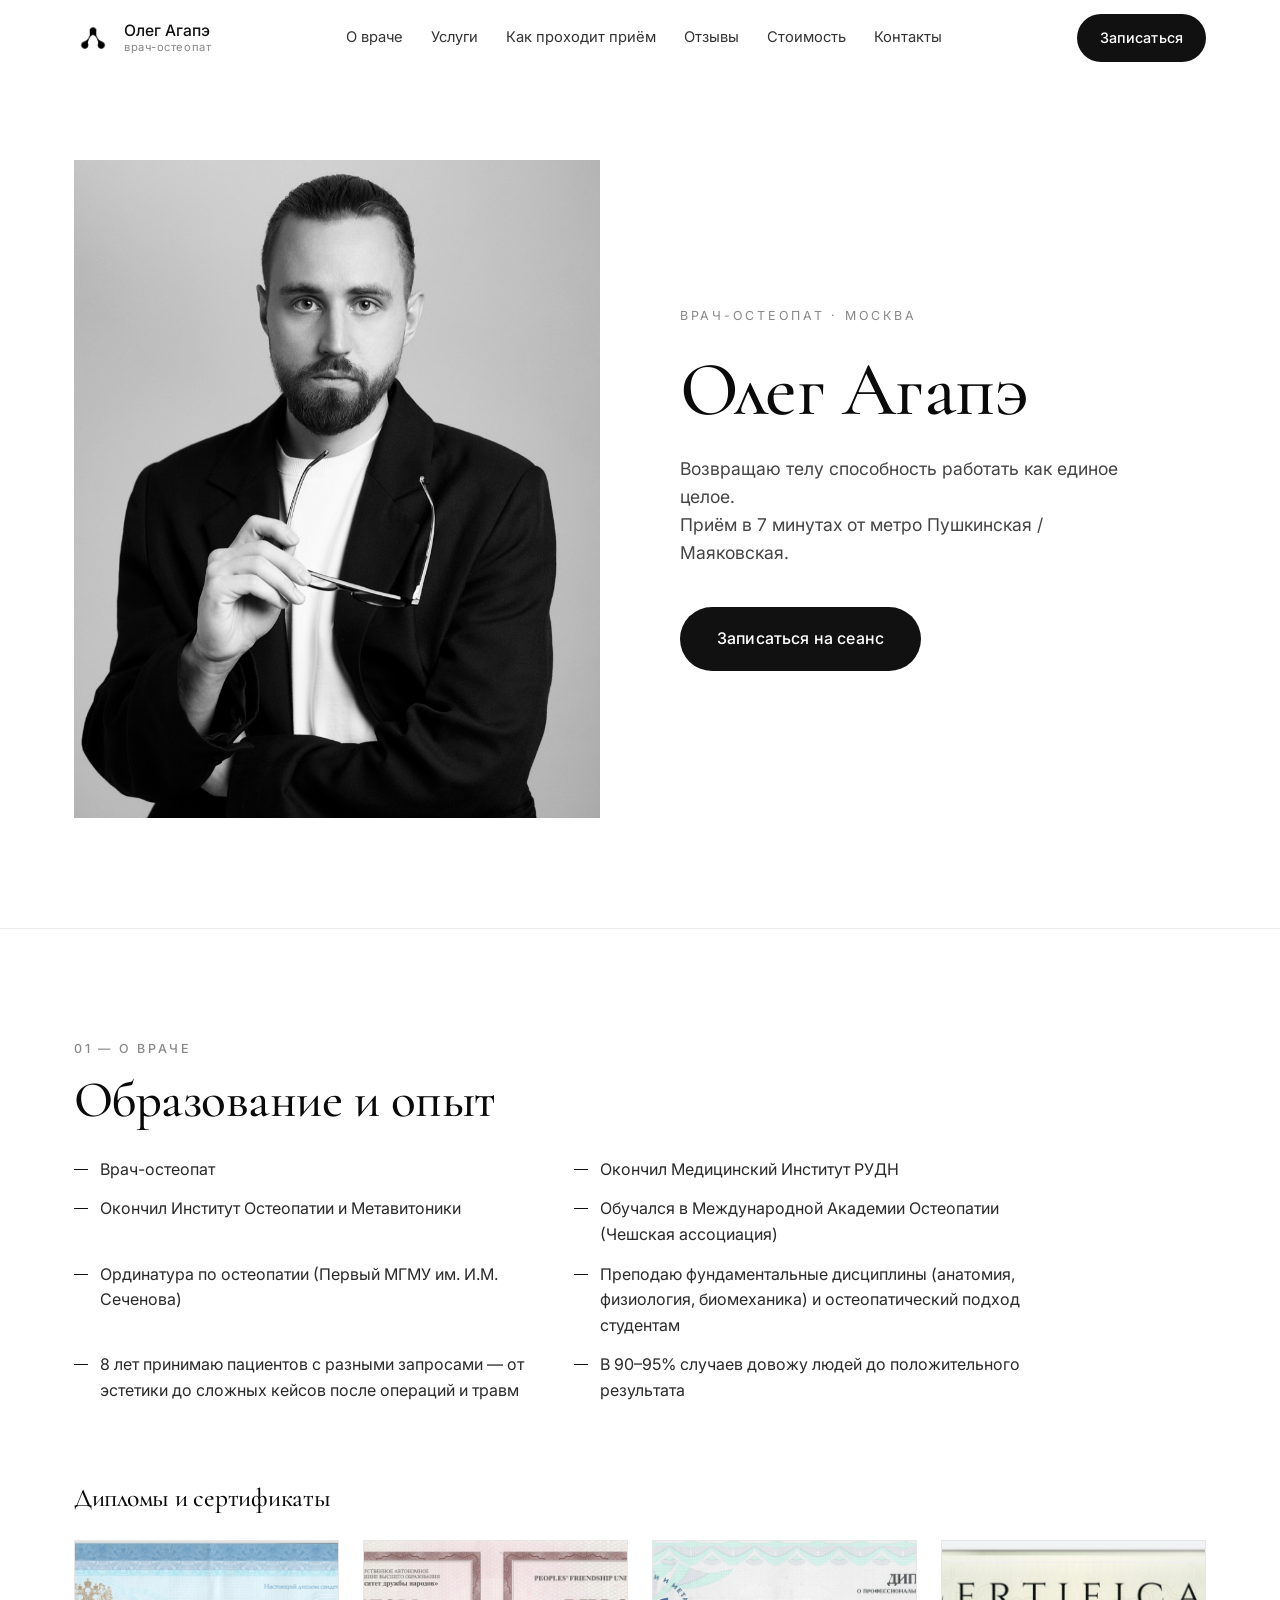
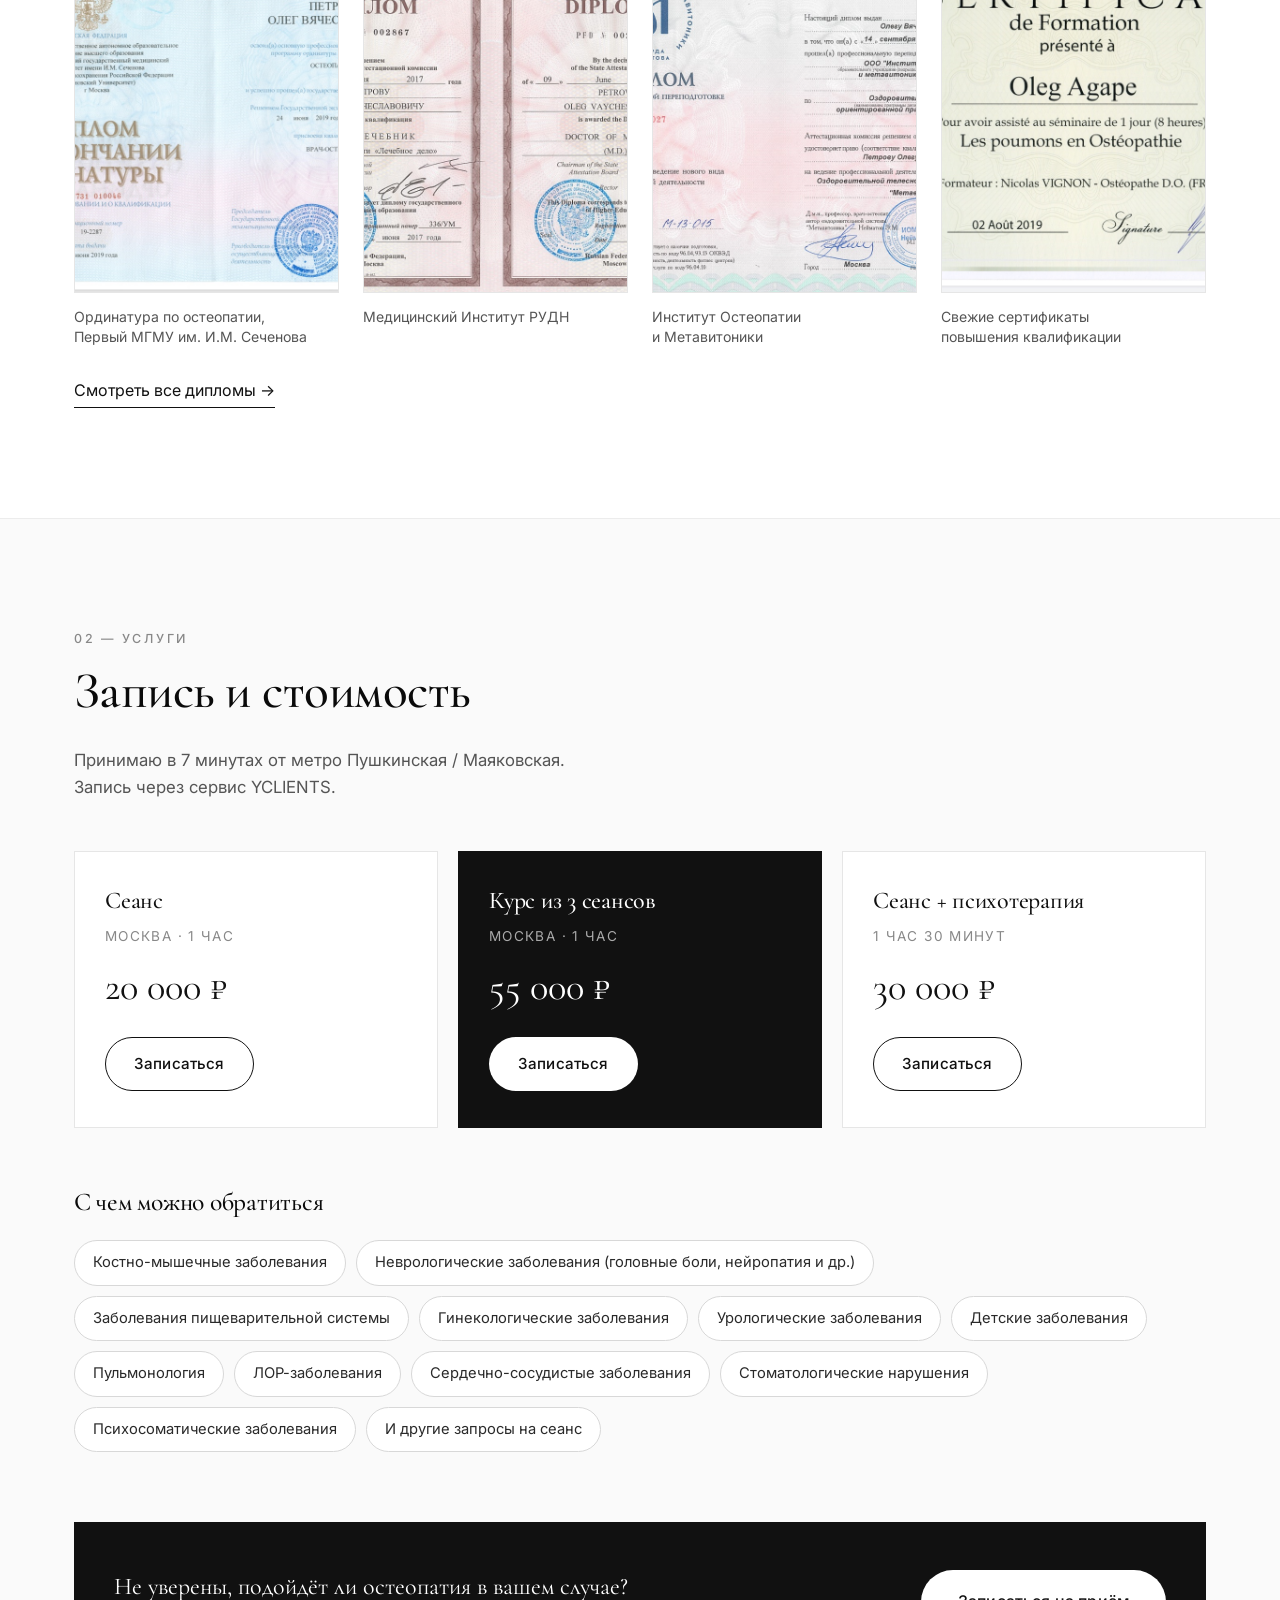
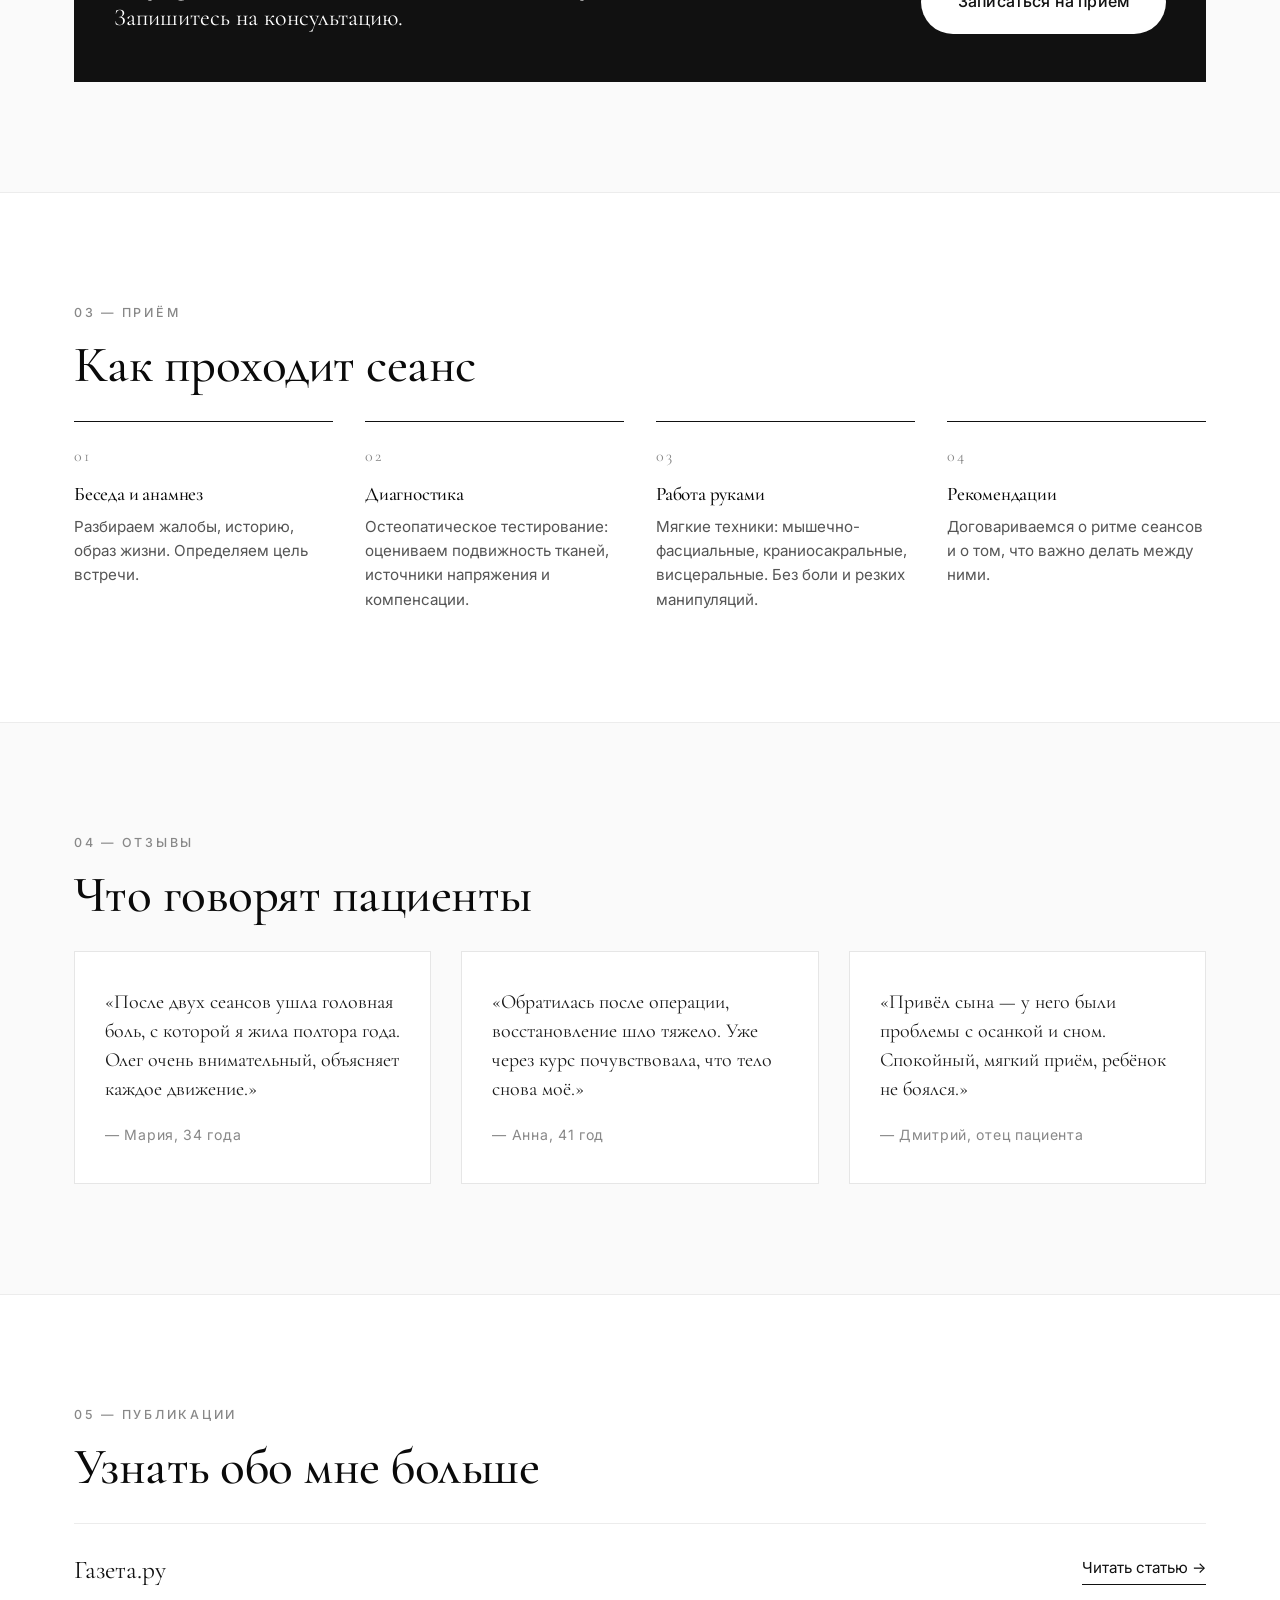
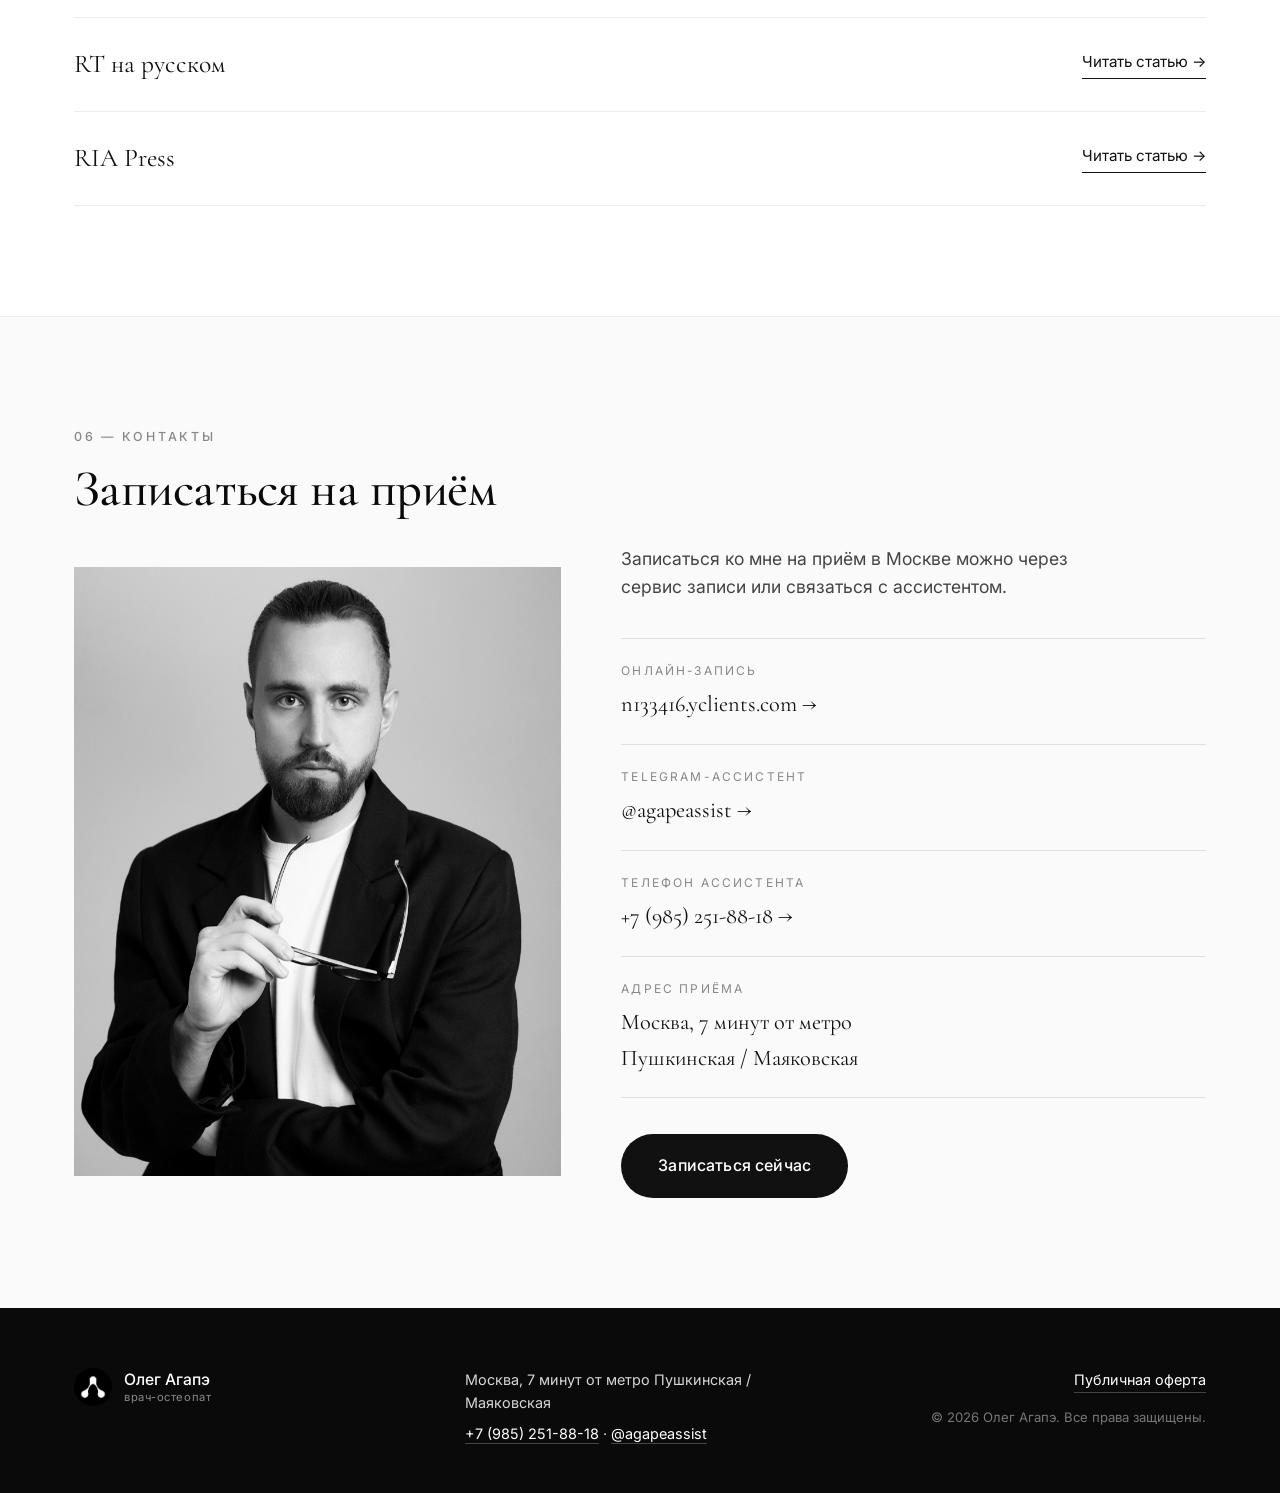
==== index.html @ b0379479 "Initial commit: landing page, offer, diplomas gallery" ====
<!DOCTYPE html>
<html lang="ru">
<head>
    <meta charset="UTF-8">
    <meta name="viewport" content="width=device-width, initial-scale=1.0">
    <title>Олег Агапэ — Врач-остеопат | Москва</title>
    <meta name="description" content="Олег Агапэ — врач-остеопат в Москве. Приём в 7 минутах от метро Пушкинская/Маяковская. Запись на сеанс остеопатии.">
    <link rel="preconnect" href="https://fonts.googleapis.com">
    <link rel="preconnect" href="https://fonts.gstatic.com" crossorigin>
    <link href="https://fonts.googleapis.com/css2?family=Cormorant+Garamond:wght@400;500;600&family=Inter:wght@300;400;500;600&display=swap" rel="stylesheet">
    <link rel="stylesheet" href="styles.css">
    <link rel="icon" type="image/png" href="images/logo.png">
</head>
<body>

<header class="header" id="header">
    <div class="container header__inner">
        <a href="#top" class="logo">
            <span class="logo__mark"><img src="images/logo.png" alt="Олег Агапэ"></span>
            <span class="logo__text">Олег Агапэ<small>врач-остеопат</small></span>
        </a>

        <nav class="nav" id="nav">
            <a href="#about" class="nav__link">О враче</a>
            <a href="#services" class="nav__link">Услуги</a>
            <a href="#how" class="nav__link">Как проходит приём</a>
            <a href="#reviews" class="nav__link">Отзывы</a>
            <a href="#prices" class="nav__link">Стоимость</a>
            <a href="#contacts" class="nav__link">Контакты</a>
        </nav>

        <a href="https://n133416.yclients.com/" target="_blank" rel="noopener" class="btn btn--primary header__cta">Записаться</a>

        <button class="burger" id="burger" aria-label="Меню" aria-expanded="false">
            <span></span><span></span><span></span>
        </button>
    </div>
</header>

<main id="top">

    <!-- HERO -->
    <section class="hero">
        <div class="container hero__inner">
            <div class="hero__media">
                <img src="images/oleg.jpg" alt="Олег Агапэ — врач-остеопат" class="hero__photo" onerror="this.parentElement.classList.add('hero__media--placeholder'); this.style.display='none'">
                <div class="hero__placeholder">
                    <span>Фото<br>Олега Агапэ</span>
                </div>
            </div>
            <div class="hero__content">
                <p class="hero__eyebrow">Врач-остеопат · Москва</p>
                <h1 class="hero__title">Олег Агапэ</h1>
                <p class="hero__sub">Возвращаю телу способность работать как единое целое.<br>Приём в 7 минутах от метро Пушкинская / Маяковская.</p>
                <a href="https://n133416.yclients.com/" target="_blank" rel="noopener" class="btn btn--primary btn--lg">Записаться на сеанс</a>
            </div>
        </div>
    </section>

    <!-- ABOUT -->
    <section class="section" id="about">
        <div class="container">
            <p class="eyebrow">01 — О враче</p>
            <h2 class="section__title">Образование и опыт</h2>
            <ul class="about__list">
                <li>Врач-остеопат</li>
                <li>Окончил Медицинский Институт РУДН</li>
                <li>Окончил Институт Остеопатии и Метавитоники</li>
                <li>Обучался в Международной Академии Остеопатии (Чешская ассоциация)</li>
                <li>Ординатура по остеопатии (Первый МГМУ им. И.М. Сеченова)</li>
                <li>Преподаю фундаментальные дисциплины (анатомия, физиология, биомеханика) и остеопатический подход студентам</li>
                <li>8 лет принимаю пациентов с разными запросами — от эстетики до сложных кейсов после операций и травм</li>
                <li>В 90–95% случаев довожу людей до положительного результата</li>
            </ul>

            <div class="diplomas">
                <h3 class="diplomas__title">Дипломы и сертификаты</h3>
                <div class="diplomas__grid">
                    <button type="button" class="diploma" data-diploma-index="0">
                        <span class="diploma__img"><img src="images/diplomas/01-sechenov-residency.jpg" alt="Диплом об окончании ординатуры, Первый МГМУ им. И.М. Сеченова" loading="lazy"></span>
                        <span class="diploma__caption">Ординатура по остеопатии,<br>Первый МГМУ им. И.М. Сеченова</span>
                    </button>
                    <button type="button" class="diploma" data-diploma-index="3">
                        <span class="diploma__img"><img src="images/diplomas/03-rudn.jpg" alt="Диплом Медицинского Института РУДН" loading="lazy"></span>
                        <span class="diploma__caption">Медицинский Институт РУДН</span>
                    </button>
                    <button type="button" class="diploma" data-diploma-index="9">
                        <span class="diploma__img"><img src="images/diplomas/04-metavitonika-diploma.png" alt="Диплом Института Остеопатии и Метавитоники" loading="lazy"></span>
                        <span class="diploma__caption">Институт Остеопатии<br>и Метавитоники</span>
                    </button>
                    <button type="button" class="diploma" data-diploma-index="18">
                        <span class="diploma__img"><img src="images/diplomas/06-vignon-poumons.jpg" alt="Сертификат повышения квалификации — Ostéopathie, Nicolas Vignon" loading="lazy"></span>
                        <span class="diploma__caption">Свежие сертификаты<br>повышения квалификации</span>
                    </button>
                </div>
                <button type="button" class="link-arrow link-arrow--btn" id="diplomasAll">Смотреть все дипломы →</button>
            </div>
        </div>
    </section>

    <!-- SERVICES + PRICES -->
    <section class="section section--alt" id="services">
        <div class="container">
            <p class="eyebrow">02 — Услуги</p>
            <h2 class="section__title">Запись и стоимость</h2>
            <p class="section__lead">Принимаю в 7 минутах от метро Пушкинская / Маяковская.<br>Запись через сервис YCLIENTS.</p>

            <div class="prices" id="prices">
                <article class="price-card">
                    <h3 class="price-card__title">Сеанс</h3>
                    <p class="price-card__meta">Москва · 1 час</p>
                    <p class="price-card__amount">20 000 ₽</p>
                    <a href="https://n133416.yclients.com/" target="_blank" rel="noopener" class="btn btn--ghost">Записаться</a>
                </article>
                <article class="price-card price-card--accent">
                    <h3 class="price-card__title">Курс из 3 сеансов</h3>
                    <p class="price-card__meta">Москва · 1 час</p>
                    <p class="price-card__amount">55 000 ₽</p>
                    <a href="https://n133416.yclients.com/" target="_blank" rel="noopener" class="btn btn--primary">Записаться</a>
                </article>
                <article class="price-card">
                    <h3 class="price-card__title">Сеанс + психотерапия</h3>
                    <p class="price-card__meta">1 час 30 минут</p>
                    <p class="price-card__amount">30 000 ₽</p>
                    <a href="https://n133416.yclients.com/" target="_blank" rel="noopener" class="btn btn--ghost">Записаться</a>
                </article>
            </div>

            <h3 class="subhead">С чем можно обратиться</h3>
            <ul class="tags">
                <li>Костно-мышечные заболевания</li>
                <li>Неврологические заболевания (головные боли, нейропатия и др.)</li>
                <li>Заболевания пищеварительной системы</li>
                <li>Гинекологические заболевания</li>
                <li>Урологические заболевания</li>
                <li>Детские заболевания</li>
                <li>Пульмонология</li>
                <li>ЛОР-заболевания</li>
                <li>Сердечно-сосудистые заболевания</li>
                <li>Стоматологические нарушения</li>
                <li>Психосоматические заболевания</li>
                <li>И другие запросы на сеанс</li>
            </ul>

            <div class="cta-band">
                <p>Не уверены, подойдёт ли остеопатия в вашем случае? Запишитесь на консультацию.</p>
                <a href="https://n133416.yclients.com/" target="_blank" rel="noopener" class="btn btn--primary btn--lg">Записаться на приём</a>
            </div>
        </div>
    </section>

    <!-- HOW IT GOES -->
    <section class="section" id="how">
        <div class="container">
            <p class="eyebrow">03 — Приём</p>
            <h2 class="section__title">Как проходит сеанс</h2>
            <ol class="steps">
                <li>
                    <span class="steps__num">01</span>
                    <h3>Беседа и анамнез</h3>
                    <p>Разбираем жалобы, историю, образ жизни. Определяем цель встречи.</p>
                </li>
                <li>
                    <span class="steps__num">02</span>
                    <h3>Диагностика</h3>
                    <p>Остеопатическое тестирование: оцениваем подвижность тканей, источники напряжения и компенсации.</p>
                </li>
                <li>
                    <span class="steps__num">03</span>
                    <h3>Работа руками</h3>
                    <p>Мягкие техники: мышечно-фасциальные, краниосакральные, висцеральные. Без боли и резких манипуляций.</p>
                </li>
                <li>
                    <span class="steps__num">04</span>
                    <h3>Рекомендации</h3>
                    <p>Договариваемся о ритме сеансов и о том, что важно делать между ними.</p>
                </li>
            </ol>
        </div>
    </section>

    <!-- REVIEWS -->
    <section class="section section--alt" id="reviews">
        <div class="container">
            <p class="eyebrow">04 — Отзывы</p>
            <h2 class="section__title">Что говорят пациенты</h2>
            <div class="reviews">
                <figure class="review">
                    <blockquote>«После двух сеансов ушла головная боль, с которой я жила полтора года. Олег очень внимательный, объясняет каждое движение.»</blockquote>
                    <figcaption>— Мария, 34 года</figcaption>
                </figure>
                <figure class="review">
                    <blockquote>«Обратилась после операции, восстановление шло тяжело. Уже через курс почувствовала, что тело снова моё.»</blockquote>
                    <figcaption>— Анна, 41 год</figcaption>
                </figure>
                <figure class="review">
                    <blockquote>«Привёл сына — у него были проблемы с осанкой и сном. Спокойный, мягкий приём, ребёнок не боялся.»</blockquote>
                    <figcaption>— Дмитрий, отец пациента</figcaption>
                </figure>
            </div>
        </div>
    </section>

    <!-- ARTICLES -->
    <section class="section" id="articles">
        <div class="container">
            <p class="eyebrow">05 — Публикации</p>
            <h2 class="section__title">Узнать обо мне больше</h2>
            <ul class="articles">
                <li>
                    <span class="articles__source">Газета.ру</span>
                    <a href="https://www.gazeta.ru/social/news/2026/01/21/27673045.shtml" target="_blank" rel="noopener" class="articles__link">Читать статью →</a>
                </li>
                <li>
                    <span class="articles__source">RT на русском</span>
                    <a href="https://russian.rt.com/nopolitics/news/1574619-osteopat-bol-sheya" target="_blank" rel="noopener" class="articles__link">Читать статью →</a>
                </li>
                <li>
                    <span class="articles__source">RIA Press</span>
                    <a href="https://rianpress.ru/releases/2166" target="_blank" rel="noopener" class="articles__link">Читать статью →</a>
                </li>
            </ul>
        </div>
    </section>

    <!-- CONTACTS -->
    <section class="section section--alt" id="contacts">
        <div class="container">
            <p class="eyebrow">06 — Контакты</p>
            <h2 class="section__title">Записаться на приём</h2>

            <div class="contacts">
                <div class="contacts__media">
                    <img src="images/oleg.jpg" alt="Олег Агапэ" class="contacts__photo" onerror="this.parentElement.classList.add('contacts__media--placeholder'); this.style.display='none'">
                    <div class="contacts__placeholder"><span>Фото</span></div>
                </div>
                <div class="contacts__info">
                    <p class="contacts__lead">Записаться ко мне на приём в Москве можно через сервис записи или связаться с ассистентом.</p>

                    <ul class="contacts__list">
                        <li>
                            <span class="contacts__label">Онлайн-запись</span>
                            <a href="https://n133416.yclients.com/" target="_blank" rel="noopener" class="contacts__value">n133416.yclients.com →</a>
                        </li>
                        <li>
                            <span class="contacts__label">Telegram-ассистент</span>
                            <a href="https://t.me/agapeassist" target="_blank" rel="noopener" class="contacts__value">@agapeassist →</a>
                        </li>
                        <li>
                            <span class="contacts__label">Телефон ассистента</span>
                            <a href="tel:+79852518818" class="contacts__value">+7 (985) 251-88-18 →</a>
                        </li>
                        <li>
                            <span class="contacts__label">Адрес приёма</span>
                            <span class="contacts__value">Москва, 7 минут от метро<br>Пушкинская / Маяковская</span>
                        </li>
                    </ul>

                    <a href="https://n133416.yclients.com/" target="_blank" rel="noopener" class="btn btn--primary btn--lg">Записаться сейчас</a>
                </div>
            </div>
        </div>
    </section>

</main>

<footer class="footer">
    <div class="container footer__inner">
        <div class="footer__col">
            <span class="logo logo--footer">
                <span class="logo__mark"><img src="images/logo.png" alt="Олег Агапэ"></span>
                <span class="logo__text">Олег Агапэ<small>врач-остеопат</small></span>
            </span>
        </div>
        <div class="footer__col">
            <p>Москва, 7 минут от метро Пушкинская / Маяковская</p>
            <p><a href="tel:+79852518818">+7 (985) 251-88-18</a> · <a href="https://t.me/agapeassist" target="_blank" rel="noopener">@agapeassist</a></p>
        </div>
        <div class="footer__col footer__col--right">
            <a href="offer.html" target="_blank" rel="noopener">Публичная оферта</a>
            <p class="footer__copy">© <span id="year"></span> Олег Агапэ. Все права защищены.</p>
        </div>
    </div>
</footer>

<!-- Diplomas lightbox -->
<div class="lightbox" id="lightbox" aria-hidden="true" role="dialog" aria-modal="true" aria-label="Дипломы и сертификаты">
    <button type="button" class="lightbox__close" id="lightboxClose" aria-label="Закрыть">×</button>
    <button type="button" class="lightbox__nav lightbox__nav--prev" id="lightboxPrev" aria-label="Предыдущий">‹</button>
    <button type="button" class="lightbox__nav lightbox__nav--next" id="lightboxNext" aria-label="Следующий">›</button>
    <figure class="lightbox__stage">
        <img class="lightbox__img" id="lightboxImg" src="" alt="">
        <figcaption class="lightbox__caption" id="lightboxCaption"></figcaption>
    </figure>
    <div class="lightbox__thumbs" id="lightboxThumbs"></div>
</div>

<script src="script.js"></script>
</body>
</html>
---- styles.css ----
/* ---------- Reset & base ---------- */
*, *::before, *::after { box-sizing: border-box; }
html, body { margin: 0; padding: 0; }
html { scroll-behavior: smooth; }
body {
    font-family: 'Inter', -apple-system, BlinkMacSystemFont, "Segoe UI", sans-serif;
    color: #111;
    background: #fff;
    font-size: 16px;
    line-height: 1.6;
    -webkit-font-smoothing: antialiased;
    -moz-osx-font-smoothing: grayscale;
}
img { max-width: 100%; display: block; }
a { color: inherit; text-decoration: none; }
ul, ol { padding: 0; margin: 0; list-style: none; }
button { font: inherit; cursor: pointer; border: none; background: none; color: inherit; }

.container {
    width: 100%;
    max-width: 1180px;
    margin: 0 auto;
    padding: 0 24px;
}

/* ---------- Typography ---------- */
h1, h2, h3 {
    font-family: 'Cormorant Garamond', Georgia, serif;
    font-weight: 500;
    letter-spacing: -0.01em;
    line-height: 1.1;
    margin: 0;
    color: #0a0a0a;
}
h1 { font-size: clamp(2.6rem, 6vw, 5rem); }
h2 { font-size: clamp(2rem, 4vw, 3.2rem); }
h3 { font-size: clamp(1.25rem, 2vw, 1.5rem); }

p { margin: 0 0 1em; }

.eyebrow {
    font-family: 'Inter', sans-serif;
    font-size: 0.78rem;
    text-transform: uppercase;
    letter-spacing: 0.22em;
    color: #888;
    margin: 0 0 14px;
    font-weight: 500;
}
.subhead {
    font-family: 'Cormorant Garamond', Georgia, serif;
    font-weight: 500;
    font-size: 1.6rem;
    margin: 60px 0 24px;
    color: #0a0a0a;
}

.section { padding: 110px 0; border-top: 1px solid #ececec; }
.section--alt { background: #fafafa; }
.section__title { margin-bottom: 28px; max-width: 800px; }
.section__lead { color: #555; max-width: 640px; font-size: 1.05rem; margin-bottom: 50px; }

/* ---------- Buttons ---------- */
.btn {
    display: inline-flex;
    align-items: center;
    justify-content: center;
    padding: 14px 28px;
    border-radius: 999px;
    font-weight: 500;
    font-size: 0.95rem;
    letter-spacing: 0.01em;
    transition: all .2s ease;
    border: 1px solid transparent;
    white-space: nowrap;
    cursor: pointer;
}
.btn--primary { background: #111; color: #fff; }
.btn--primary:hover { background: #fff; color: #111; border-color: #111; }
.btn--ghost { background: transparent; color: #111; border-color: #111; }
.btn--ghost:hover { background: #111; color: #fff; }
.btn--lg { padding: 18px 36px; font-size: 1rem; }

/* ---------- Header ---------- */
.header {
    position: fixed;
    top: 0; left: 0; right: 0;
    z-index: 100;
    background: rgba(255,255,255,0.92);
    backdrop-filter: saturate(180%) blur(14px);
    -webkit-backdrop-filter: saturate(180%) blur(14px);
    border-bottom: 1px solid transparent;
    transition: border-color .2s ease, background .2s ease;
}
.header.is-scrolled {
    border-bottom-color: #ececec;
    background: rgba(255,255,255,0.96);
}
.header__inner {
    display: flex;
    align-items: center;
    justify-content: space-between;
    gap: 24px;
    height: 76px;
}
.logo {
    display: inline-flex;
    align-items: center;
    gap: 12px;
    font-weight: 500;
}
.logo__mark {
    display: inline-flex;
    align-items: center;
    justify-content: center;
    width: 38px; height: 38px;
}
.logo__mark img {
    width: 100%;
    height: 100%;
    object-fit: contain;
    display: block;
}
.logo__text {
    display: flex;
    flex-direction: column;
    line-height: 1.1;
    font-size: 0.98rem;
}
.logo__text small {
    font-size: 0.7rem;
    color: #888;
    font-weight: 400;
    text-transform: lowercase;
    letter-spacing: 0.05em;
    margin-top: 2px;
}

.nav {
    display: flex;
    align-items: center;
    gap: 28px;
}
.nav__link {
    font-size: 0.92rem;
    color: #333;
    position: relative;
    padding: 6px 0;
    transition: color .2s ease;
}
.nav__link::after {
    content: '';
    position: absolute;
    left: 0; right: 0; bottom: 0;
    height: 1px;
    background: #111;
    transform: scaleX(0);
    transform-origin: left;
    transition: transform .25s ease;
}
.nav__link:hover { color: #111; }
.nav__link:hover::after { transform: scaleX(1); }

.header__cta { padding: 11px 22px; font-size: 0.9rem; }

.burger {
    display: none;
    flex-direction: column;
    gap: 5px;
    width: 32px; height: 32px;
    align-items: center;
    justify-content: center;
}
.burger span {
    display: block;
    width: 22px; height: 1.5px;
    background: #111;
    transition: transform .25s ease, opacity .25s ease;
}
.burger.is-open span:nth-child(1) { transform: translateY(6.5px) rotate(45deg); }
.burger.is-open span:nth-child(2) { opacity: 0; }
.burger.is-open span:nth-child(3) { transform: translateY(-6.5px) rotate(-45deg); }

/* ---------- Hero ---------- */
.hero { padding: 160px 0 110px; }
.hero__inner {
    display: grid;
    grid-template-columns: 1fr 1fr;
    gap: 80px;
    align-items: center;
}
.hero__media {
    position: relative;
    aspect-ratio: 4 / 5;
    background: #f2f2f2;
    overflow: hidden;
}
.hero__photo {
    width: 100%;
    height: 100%;
    object-fit: cover;
    filter: grayscale(100%) contrast(1.02);
}
.hero__placeholder {
    display: none;
    position: absolute;
    inset: 0;
    align-items: center;
    justify-content: center;
    color: #999;
    font-family: 'Cormorant Garamond', Georgia, serif;
    font-size: 1.4rem;
    text-align: center;
    line-height: 1.4;
    background: repeating-linear-gradient(45deg, #f2f2f2 0 14px, #ededed 14px 28px);
}
.hero__media--placeholder .hero__placeholder { display: flex; }

.hero__eyebrow {
    text-transform: uppercase;
    letter-spacing: 0.22em;
    font-size: 0.78rem;
    color: #888;
    margin: 0 0 22px;
}
.hero__title { margin-bottom: 22px; }
.hero__sub {
    font-size: 1.1rem;
    color: #444;
    max-width: 460px;
    margin-bottom: 40px;
}

/* ---------- About ---------- */
.about__list {
    display: grid;
    grid-template-columns: 1fr 1fr;
    gap: 14px 40px;
    max-width: 960px;
    margin-bottom: 80px;
}
.about__list li {
    position: relative;
    padding-left: 26px;
    color: #2a2a2a;
    font-size: 1rem;
    line-height: 1.6;
}
.about__list li::before {
    content: '';
    position: absolute;
    left: 0; top: 12px;
    width: 14px; height: 1px;
    background: #111;
}

.diplomas { margin-top: 40px; }
.diplomas__title {
    font-family: 'Cormorant Garamond', Georgia, serif;
    font-size: 1.6rem;
    margin: 0 0 28px;
}
.diplomas__grid {
    display: grid;
    grid-template-columns: repeat(4, 1fr);
    gap: 24px;
    margin-bottom: 32px;
}
.diploma {
    display: flex;
    flex-direction: column;
    gap: 14px;
    background: transparent;
    border: 0;
    padding: 0;
    margin: 0;
    text-align: left;
    font: inherit;
    color: inherit;
    cursor: pointer;
}
.diploma__img {
    display: block;
    aspect-ratio: 3 / 4;
    background: #f4f4f4;
    border: 1px solid #e6e6e6;
    overflow: hidden;
    transition: transform .25s ease, box-shadow .25s ease;
}
.diploma__img img {
    width: 100%;
    height: 100%;
    object-fit: cover;
    object-position: center;
    display: block;
}
.diploma:hover .diploma__img,
.diploma:focus-visible .diploma__img {
    transform: translateY(-2px);
    box-shadow: 0 12px 28px rgba(0, 0, 0, .08);
}
.diploma:focus-visible { outline: none; }
.diploma:focus-visible .diploma__img { box-shadow: 0 0 0 2px #111, 0 12px 28px rgba(0, 0, 0, .08); }
.diploma__caption {
    font-size: 0.88rem;
    color: #555;
    margin: 0;
    line-height: 1.4;
    display: block;
}
.link-arrow {
    display: inline-block;
    border-bottom: 1px solid #111;
    padding-bottom: 3px;
    font-size: 0.95rem;
    transition: gap .2s ease;
}
.link-arrow--btn {
    background: transparent;
    border: 0;
    border-bottom: 1px solid #111;
    padding: 0 0 3px;
    margin: 0;
    font: inherit;
    color: inherit;
    cursor: pointer;
}

/* Lightbox */
.lightbox {
    position: fixed;
    inset: 0;
    background: rgba(17, 17, 17, .92);
    display: none;
    flex-direction: column;
    align-items: center;
    justify-content: center;
    z-index: 1000;
    padding: 24px;
}
.lightbox.is-open { display: flex; }
.lightbox__stage {
    margin: 0;
    max-width: min(1100px, 100%);
    max-height: calc(100vh - 220px);
    display: flex;
    flex-direction: column;
    align-items: center;
    gap: 14px;
    flex: 1 1 auto;
    min-height: 0;
}
.lightbox__img {
    max-width: 100%;
    max-height: 100%;
    object-fit: contain;
    background: #fff;
    box-shadow: 0 20px 60px rgba(0, 0, 0, .4);
    min-height: 0;
}
.lightbox__caption {
    color: #e8e8e8;
    font-size: 0.95rem;
    text-align: center;
    max-width: 720px;
}
.lightbox__close,
.lightbox__nav {
    position: absolute;
    background: rgba(255, 255, 255, .08);
    color: #fff;
    border: 1px solid rgba(255, 255, 255, .2);
    width: 48px;
    height: 48px;
    border-radius: 50%;
    font-size: 1.8rem;
    line-height: 1;
    cursor: pointer;
    display: flex;
    align-items: center;
    justify-content: center;
    transition: background .2s ease;
}
.lightbox__close:hover,
.lightbox__nav:hover { background: rgba(255, 255, 255, .18); }
.lightbox__close { top: 20px; right: 20px; }
.lightbox__nav--prev { left: 20px; top: 50%; transform: translateY(-50%); }
.lightbox__nav--next { right: 20px; top: 50%; transform: translateY(-50%); }
.lightbox__thumbs {
    display: flex;
    gap: 8px;
    overflow-x: auto;
    padding: 12px 8px 4px;
    max-width: 100%;
    scrollbar-width: thin;
    scrollbar-color: rgba(255,255,255,.3) transparent;
}
.lightbox__thumbs::-webkit-scrollbar { height: 6px; }
.lightbox__thumbs::-webkit-scrollbar-thumb { background: rgba(255,255,255,.3); border-radius: 3px; }
.lightbox__thumb {
    flex: 0 0 auto;
    width: 68px;
    height: 90px;
    padding: 0;
    border: 2px solid transparent;
    background: #fff;
    cursor: pointer;
    overflow: hidden;
    opacity: .55;
    transition: opacity .2s ease, border-color .2s ease;
}
.lightbox__thumb img {
    width: 100%;
    height: 100%;
    object-fit: cover;
    display: block;
}
.lightbox__thumb:hover { opacity: .85; }
.lightbox__thumb.is-active {
    opacity: 1;
    border-color: #fff;
}
body.lightbox-open { overflow: hidden; }

@media (max-width: 640px) {
    .lightbox { padding: 16px; }
    .lightbox__close { top: 12px; right: 12px; width: 40px; height: 40px; font-size: 1.5rem; }
    .lightbox__nav { width: 40px; height: 40px; font-size: 1.5rem; }
    .lightbox__nav--prev { left: 8px; }
    .lightbox__nav--next { right: 8px; }
    .lightbox__thumb { width: 54px; height: 72px; }
    .lightbox__stage { max-height: calc(100vh - 180px); }
}
.link-arrow:hover { opacity: 0.7; }

/* ---------- Prices ---------- */
.prices {
    display: grid;
    grid-template-columns: repeat(3, 1fr);
    gap: 20px;
    margin-bottom: 24px;
}
.price-card {
    background: #fff;
    border: 1px solid #e6e6e6;
    padding: 36px 30px;
    display: flex;
    flex-direction: column;
    gap: 12px;
    transition: border-color .2s ease, transform .2s ease;
}
.price-card:hover { border-color: #111; }
.price-card--accent {
    background: #111;
    color: #fff;
    border-color: #111;
}
.price-card--accent .price-card__title,
.price-card--accent .price-card__amount { color: #fff; }
.price-card--accent .price-card__meta { color: #aaa; }
.price-card--accent .btn--primary { background: #fff; color: #111; }
.price-card--accent .btn--primary:hover { background: transparent; color: #fff; border-color: #fff; }

.price-card__title {
    font-family: 'Cormorant Garamond', Georgia, serif;
    font-size: 1.5rem;
    color: #111;
    margin: 0;
}
.price-card__meta {
    font-size: 0.85rem;
    color: #888;
    text-transform: uppercase;
    letter-spacing: 0.1em;
    margin: 0;
}
.price-card__amount {
    font-family: 'Cormorant Garamond', Georgia, serif;
    font-size: 2.4rem;
    color: #111;
    margin: 8px 0 18px;
    line-height: 1;
}
.price-card .btn { margin-top: auto; align-self: flex-start; }

/* ---------- Tags ---------- */
.tags {
    display: flex;
    flex-wrap: wrap;
    gap: 10px;
    margin-bottom: 70px;
}
.tags li {
    border: 1px solid #d8d8d8;
    padding: 10px 18px;
    border-radius: 999px;
    font-size: 0.92rem;
    color: #2a2a2a;
    background: #fff;
    transition: all .2s ease;
}
.tags li:hover { border-color: #111; }

/* ---------- CTA band ---------- */
.cta-band {
    background: #111;
    color: #fff;
    padding: 48px 40px;
    display: flex;
    align-items: center;
    justify-content: space-between;
    gap: 32px;
    flex-wrap: wrap;
}
.cta-band p {
    margin: 0;
    font-family: 'Cormorant Garamond', Georgia, serif;
    font-size: 1.5rem;
    line-height: 1.3;
    max-width: 560px;
}
.cta-band .btn--primary { background: #fff; color: #111; }
.cta-band .btn--primary:hover { background: transparent; color: #fff; border-color: #fff; }

/* ---------- Steps ---------- */
.steps {
    display: grid;
    grid-template-columns: repeat(4, 1fr);
    gap: 32px;
    counter-reset: step;
}
.steps li {
    border-top: 1px solid #111;
    padding-top: 22px;
}
.steps__num {
    display: block;
    font-family: 'Cormorant Garamond', Georgia, serif;
    font-size: 1rem;
    color: #888;
    letter-spacing: 0.1em;
    margin-bottom: 14px;
}
.steps h3 { margin-bottom: 10px; font-size: 1.2rem; }
.steps p { color: #555; font-size: 0.95rem; margin: 0; }

/* ---------- Reviews ---------- */
.reviews {
    display: grid;
    grid-template-columns: repeat(3, 1fr);
    gap: 30px;
}
.review {
    margin: 0;
    padding: 36px 30px;
    background: #fff;
    border: 1px solid #e6e6e6;
}
.review blockquote {
    margin: 0 0 20px;
    font-family: 'Cormorant Garamond', Georgia, serif;
    font-size: 1.25rem;
    line-height: 1.45;
    color: #1a1a1a;
}
.review figcaption {
    font-size: 0.88rem;
    color: #888;
    letter-spacing: 0.05em;
}

/* ---------- Articles ---------- */
.articles {
    display: flex;
    flex-direction: column;
}
.articles li {
    display: flex;
    align-items: center;
    justify-content: space-between;
    gap: 20px;
    padding: 26px 0;
    border-bottom: 1px solid #ececec;
    transition: padding .2s ease;
}
.articles li:first-child { border-top: 1px solid #ececec; }
.articles li:hover { padding-left: 8px; }
.articles__source {
    font-family: 'Cormorant Garamond', Georgia, serif;
    font-size: 1.6rem;
    color: #111;
}
.articles__link {
    font-size: 0.95rem;
    border-bottom: 1px solid #111;
    padding-bottom: 3px;
}

/* ---------- Contacts ---------- */
.contacts {
    display: grid;
    grid-template-columns: 1fr 1.2fr;
    gap: 60px;
    align-items: center;
}
.contacts__media {
    position: relative;
    aspect-ratio: 4 / 5;
    background: #f2f2f2;
    overflow: hidden;
}
.contacts__photo {
    width: 100%;
    height: 100%;
    object-fit: cover;
    filter: grayscale(100%) contrast(1.02);
}
.contacts__placeholder {
    display: none;
    position: absolute;
    inset: 0;
    align-items: center;
    justify-content: center;
    color: #999;
    font-family: 'Cormorant Garamond', Georgia, serif;
    font-size: 1.4rem;
    background: repeating-linear-gradient(45deg, #f2f2f2 0 14px, #ededed 14px 28px);
}
.contacts__media--placeholder .contacts__placeholder { display: flex; }

.contacts__lead {
    font-size: 1.1rem;
    color: #444;
    max-width: 480px;
    margin-bottom: 36px;
}
.contacts__list {
    display: flex;
    flex-direction: column;
    margin-bottom: 36px;
}
.contacts__list li {
    display: flex;
    flex-direction: column;
    gap: 6px;
    padding: 22px 0;
    border-bottom: 1px solid #e0e0e0;
}
.contacts__list li:first-child { border-top: 1px solid #e0e0e0; }
.contacts__label {
    font-size: 0.75rem;
    text-transform: uppercase;
    letter-spacing: 0.18em;
    color: #888;
}
.contacts__value {
    font-family: 'Cormorant Garamond', Georgia, serif;
    font-size: 1.4rem;
    color: #111;
    transition: opacity .2s ease;
}
a.contacts__value:hover { opacity: 0.6; }

/* ---------- Footer ---------- */
.footer {
    background: #0a0a0a;
    color: #d6d6d6;
    padding: 60px 0 40px;
    font-size: 0.9rem;
}
.footer__inner {
    display: grid;
    grid-template-columns: 1fr 1fr 1fr;
    gap: 40px;
    align-items: start;
}
.footer a { color: #fff; border-bottom: 1px solid #444; padding-bottom: 1px; transition: border-color .2s ease; }
.footer a:hover { border-color: #fff; }
.footer__col p { margin: 0 0 8px; }
.footer__col--right { text-align: right; display: flex; flex-direction: column; align-items: flex-end; gap: 14px; }
.footer__copy { color: #777; font-size: 0.82rem; margin: 0; }
.logo--footer .logo__mark img { filter: invert(1); }
.logo--footer .logo__text { color: #fff; }
.logo--footer .logo__text small { color: #888; }

/* ---------- Responsive ---------- */
@media (max-width: 960px) {
    .nav { display: none; }
    .header__cta { display: none; }
    .burger { display: flex; }

    .nav.is-open {
        display: flex;
        flex-direction: column;
        align-items: flex-start;
        gap: 0;
        position: absolute;
        top: 76px; left: 0; right: 0;
        background: #fff;
        border-bottom: 1px solid #ececec;
        padding: 12px 24px 24px;
    }
    .nav.is-open .nav__link {
        width: 100%;
        padding: 16px 0;
        border-bottom: 1px solid #f0f0f0;
        font-size: 1.05rem;
    }
    .nav.is-open .header__cta {
        display: inline-flex;
        margin-top: 16px;
        align-self: stretch;
        justify-content: center;
    }

    .hero { padding: 130px 0 80px; }
    .hero__inner { grid-template-columns: 1fr; gap: 40px; }
    .hero__media { max-width: 460px; margin: 0 auto; }

    .section { padding: 80px 0; }
    .about__list { grid-template-columns: 1fr; }
    .diplomas__grid { grid-template-columns: repeat(2, 1fr); }
    .prices { grid-template-columns: 1fr; }
    .steps { grid-template-columns: repeat(2, 1fr); }
    .reviews { grid-template-columns: 1fr; }
    .contacts { grid-template-columns: 1fr; gap: 40px; }
    .contacts__media { max-width: 400px; }

    .cta-band { padding: 36px 28px; flex-direction: column; align-items: flex-start; }
    .cta-band p { font-size: 1.3rem; }

    .articles li { flex-direction: column; align-items: flex-start; gap: 8px; }
    .articles__source { font-size: 1.3rem; }

    .footer__inner { grid-template-columns: 1fr; }
    .footer__col--right { text-align: left; align-items: flex-start; }
}

@media (max-width: 520px) {
    .container { padding: 0 20px; }
    .hero { padding: 120px 0 60px; }
    .section { padding: 64px 0; }
    .diplomas__grid { grid-template-columns: 1fr 1fr; gap: 16px; }
    .steps { grid-template-columns: 1fr; }
    .logo__text { display: none; }
    .header__inner { height: 64px; }
    .nav.is-open { top: 64px; }
}
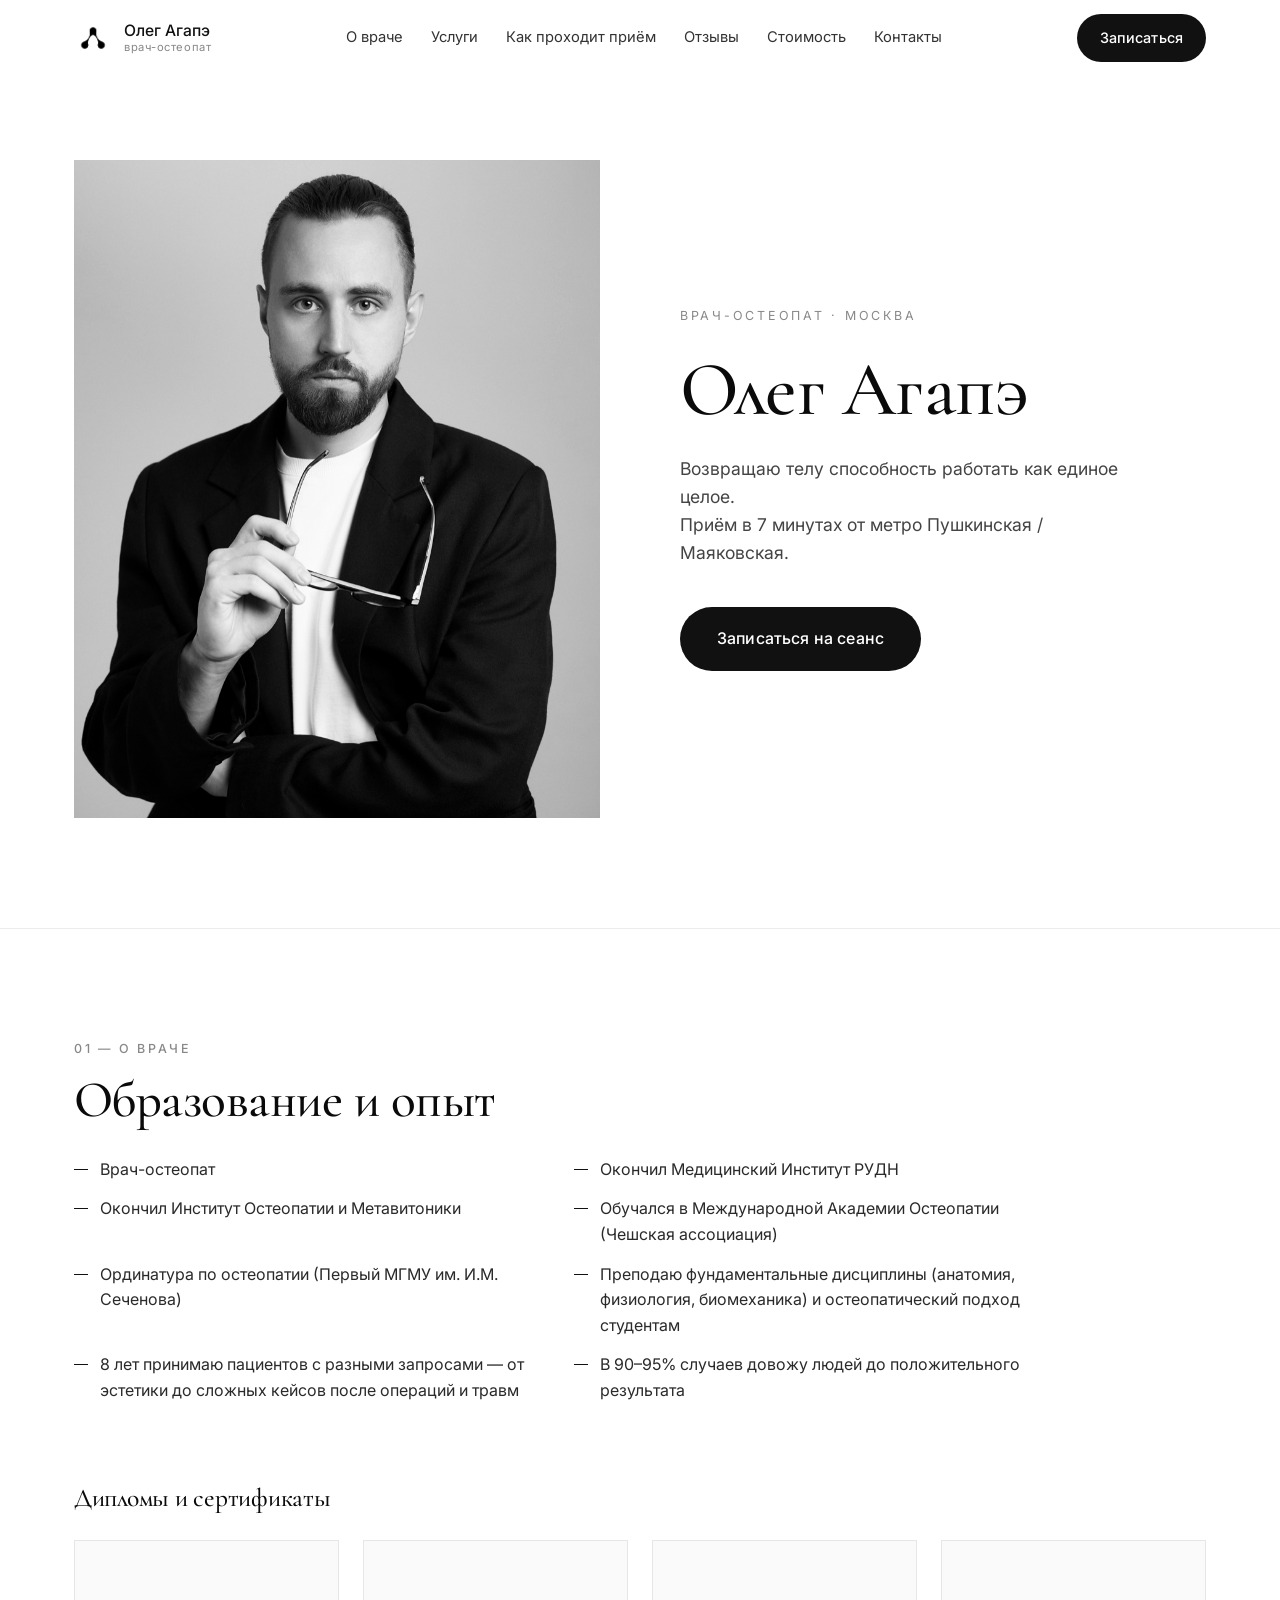
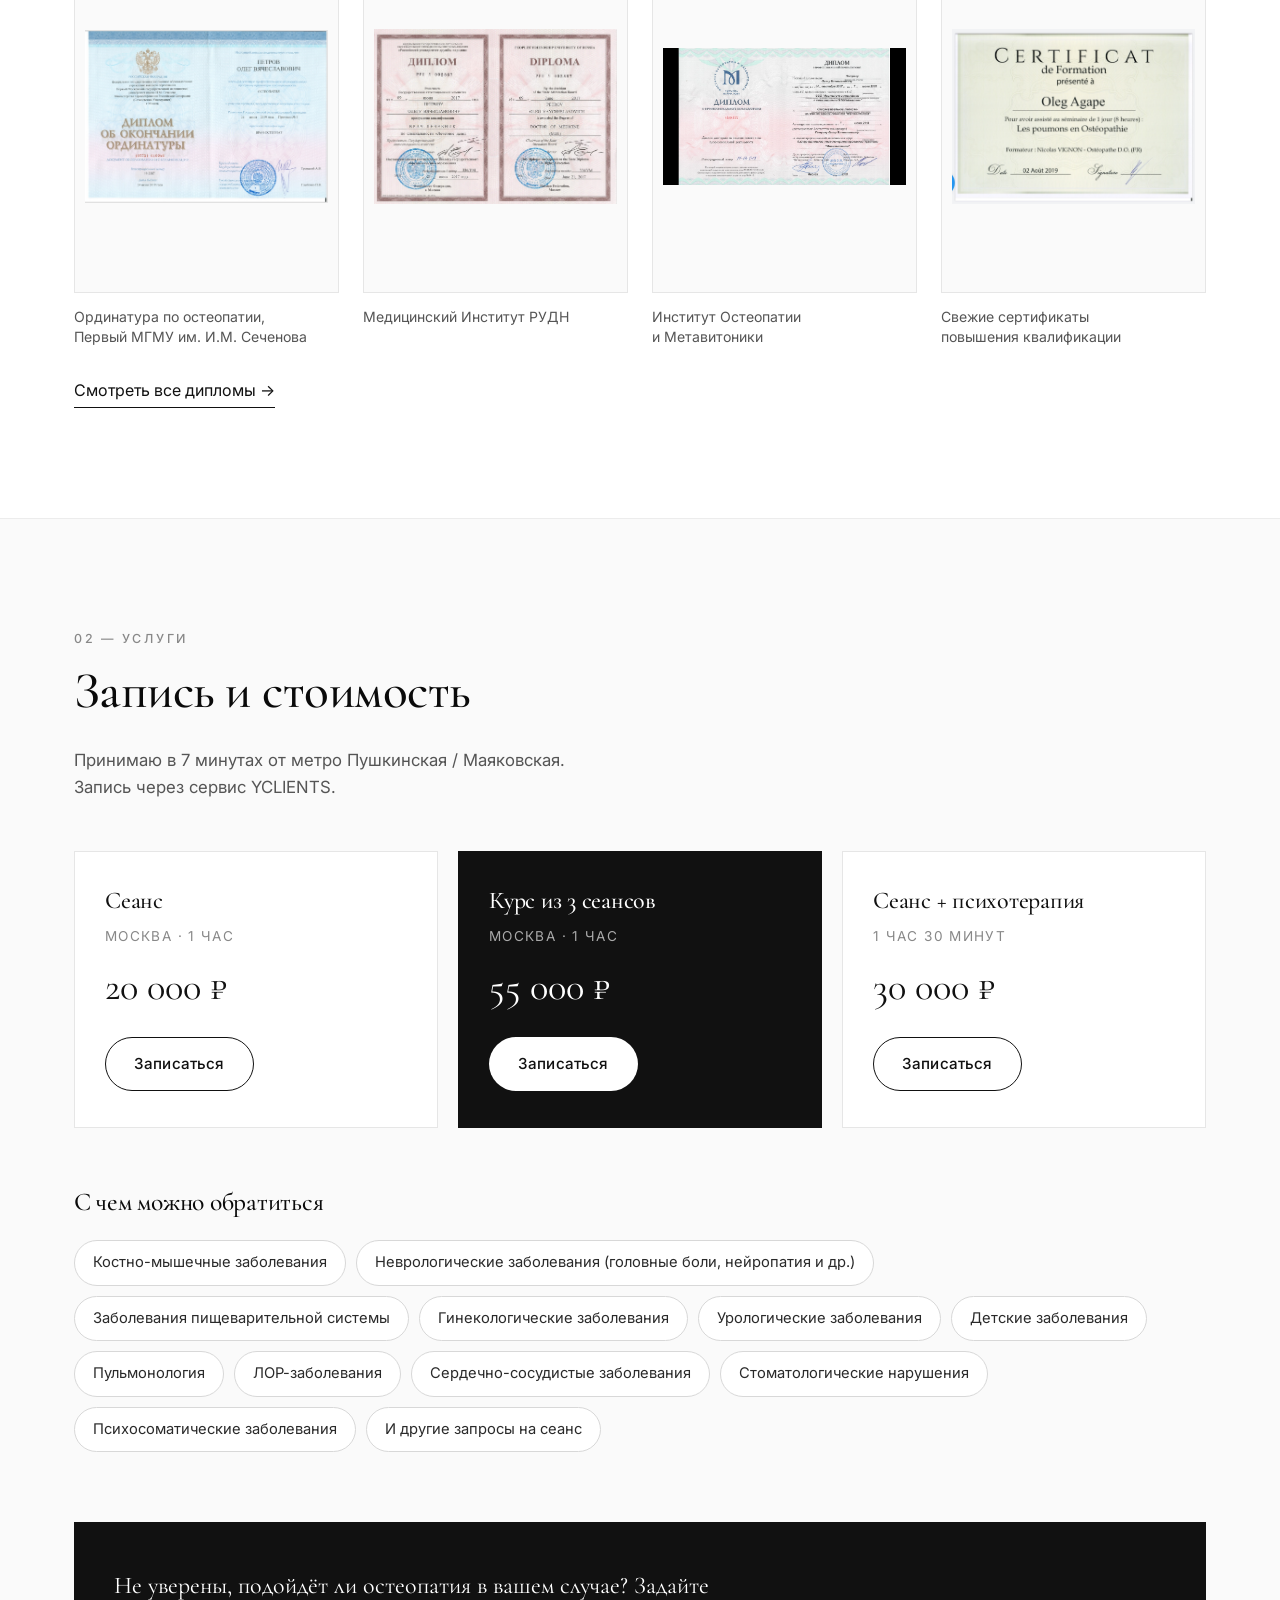
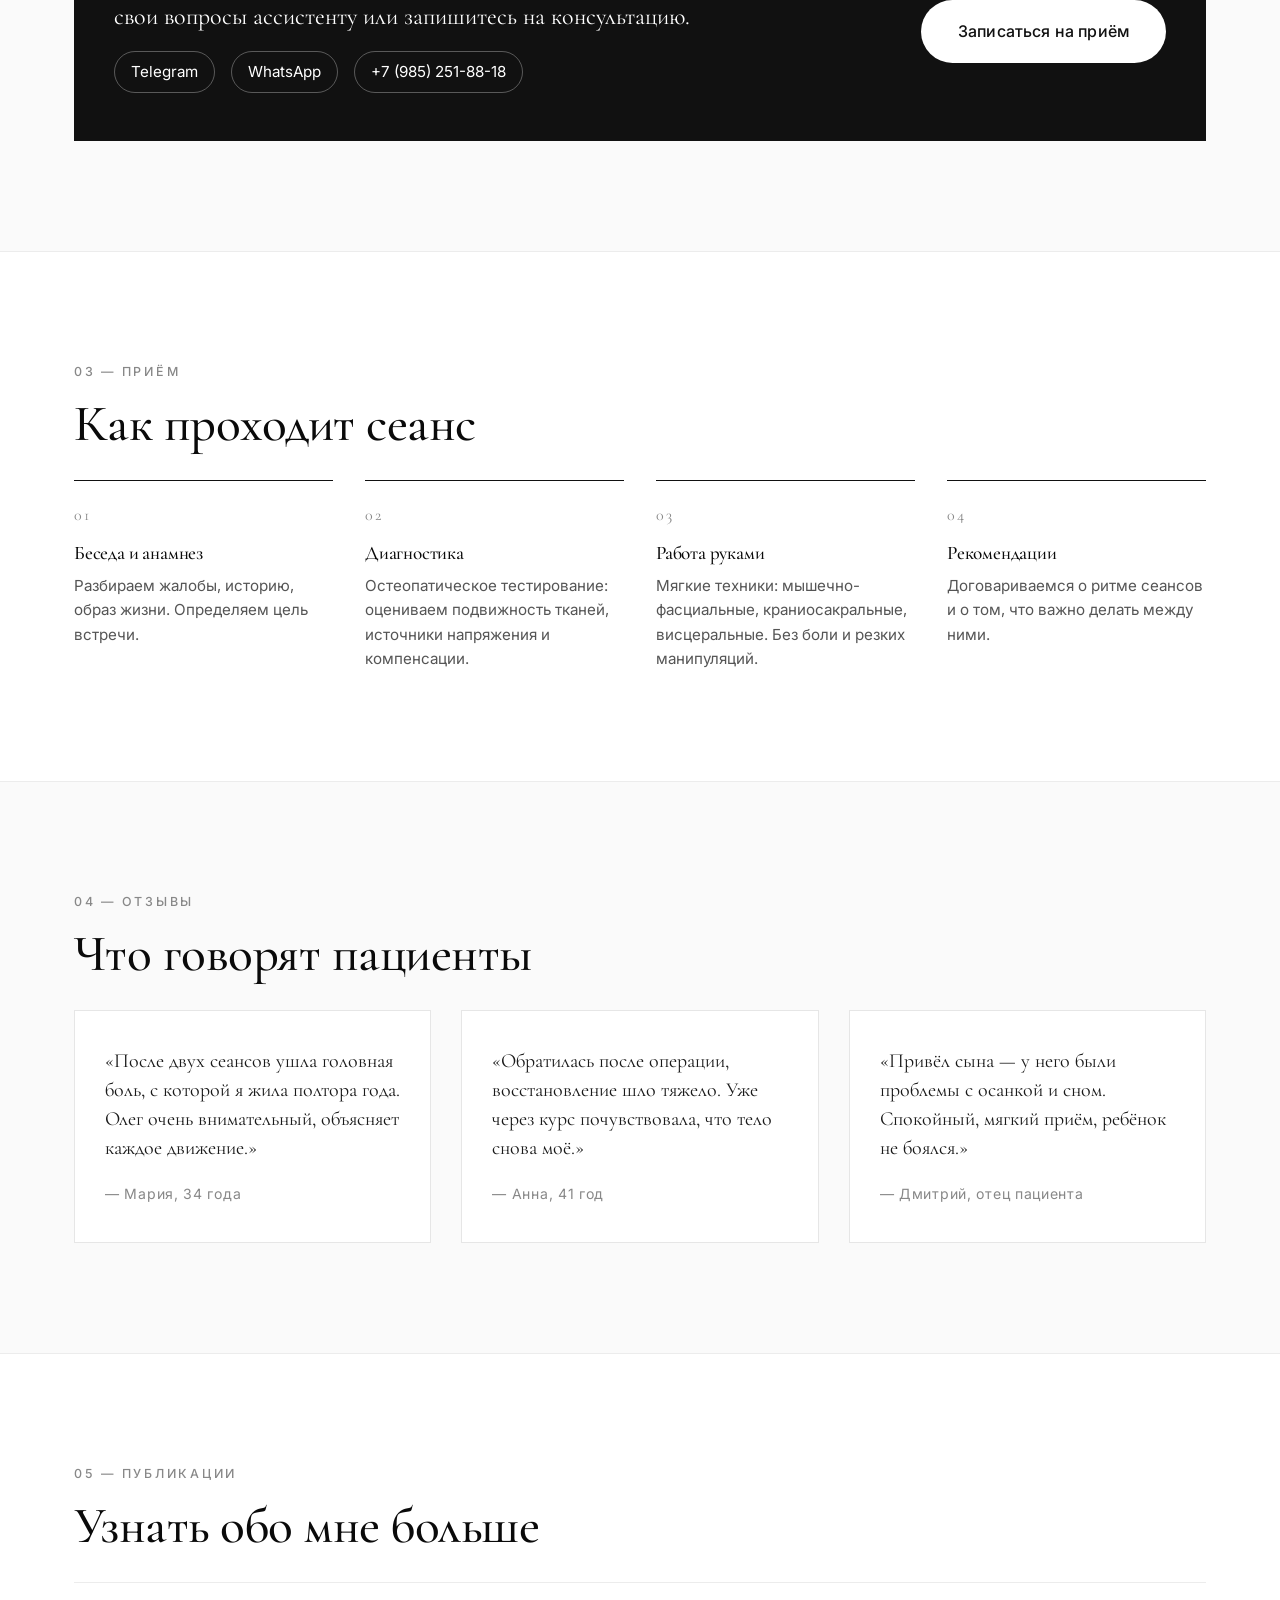
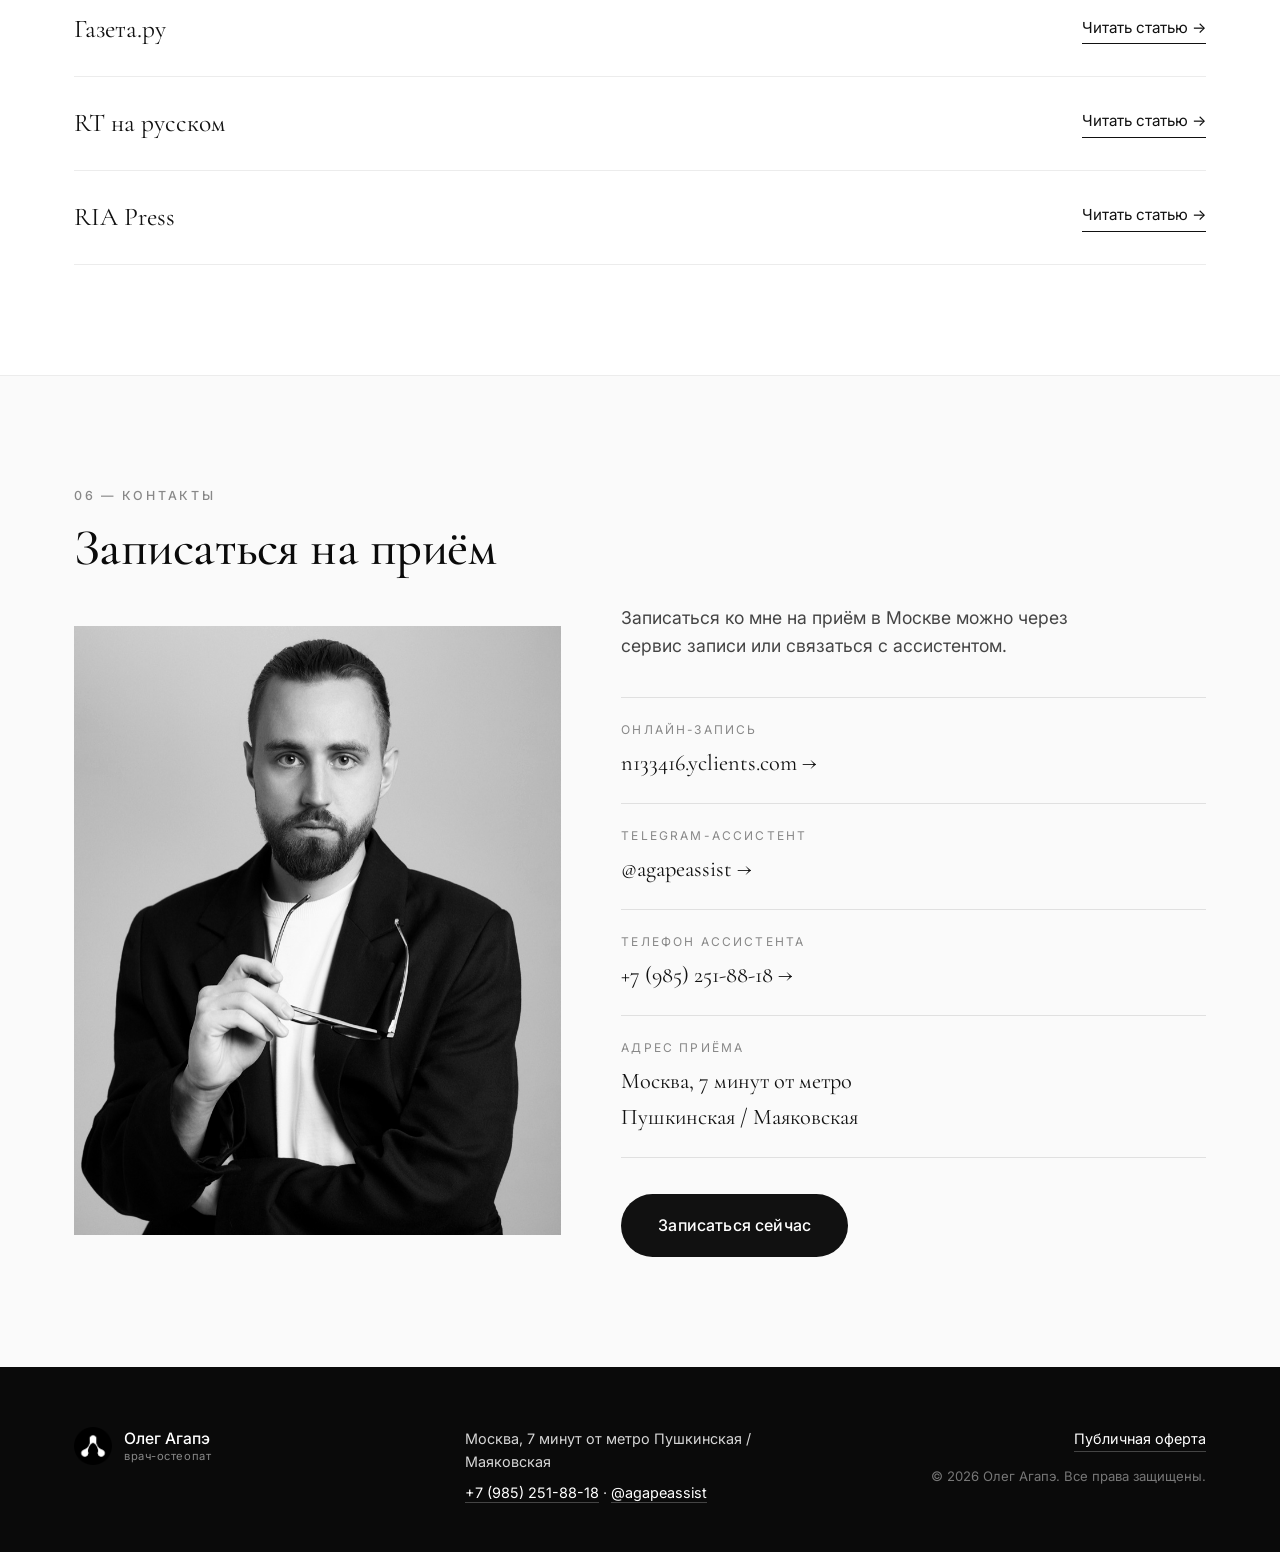
==== commit 88ac0dfc: "Feedback: assistant contacts in CTA band, diplomas fit-contain so full page is visible" ====
--- a/index.html
+++ b/index.html
@@ -143,7 +143,14 @@
             </ul>
 
             <div class="cta-band">
-                <p>Не уверены, подойдёт ли остеопатия в вашем случае? Запишитесь на консультацию.</p>
+                <div class="cta-band__text">
+                    <p>Не уверены, подойдёт ли остеопатия в вашем случае? Задайте свои вопросы ассистенту или запишитесь на консультацию.</p>
+                    <div class="cta-band__links">
+                        <a href="https://t.me/agapeassist" target="_blank" rel="noopener" class="cta-band__link">Telegram</a>
+                        <a href="https://wa.me/79852518818" target="_blank" rel="noopener" class="cta-band__link">WhatsApp</a>
+                        <a href="tel:+79852518818" class="cta-band__link">+7 (985) 251-88-18</a>
+                    </div>
+                </div>
                 <a href="https://n133416.yclients.com/" target="_blank" rel="noopener" class="btn btn--primary btn--lg">Записаться на приём</a>
             </div>
         </div>
--- a/styles.css
+++ b/styles.css
@@ -280,18 +280,22 @@
     cursor: pointer;
 }
 .diploma__img {
-    display: block;
+    display: flex;
+    align-items: center;
+    justify-content: center;
     aspect-ratio: 3 / 4;
-    background: #f4f4f4;
+    background: #fafafa;
     border: 1px solid #e6e6e6;
     overflow: hidden;
+    padding: 10px;
     transition: transform .25s ease, box-shadow .25s ease;
 }
 .diploma__img img {
-    width: 100%;
-    height: 100%;
-    object-fit: cover;
-    object-position: center;
+    max-width: 100%;
+    max-height: 100%;
+    width: auto;
+    height: auto;
+    object-fit: contain;
     display: block;
 }
 .diploma:hover .diploma__img,
@@ -512,12 +516,31 @@
     gap: 32px;
     flex-wrap: wrap;
 }
+.cta-band__text { max-width: 620px; }
 .cta-band p {
     margin: 0;
     font-family: 'Cormorant Garamond', Georgia, serif;
     font-size: 1.5rem;
     line-height: 1.3;
-    max-width: 560px;
+}
+.cta-band__links {
+    display: flex;
+    flex-wrap: wrap;
+    gap: 10px 16px;
+    margin-top: 18px;
+    font-family: 'Inter', system-ui, sans-serif;
+}
+.cta-band__link {
+    color: #fff;
+    font-size: 0.95rem;
+    border: 1px solid rgba(255, 255, 255, .3);
+    padding: 8px 16px;
+    border-radius: 999px;
+    transition: background .2s ease, border-color .2s ease;
+}
+.cta-band__link:hover {
+    background: rgba(255, 255, 255, .1);
+    border-color: rgba(255, 255, 255, .5);
 }
 .cta-band .btn--primary { background: #fff; color: #111; }
 .cta-band .btn--primary:hover { background: transparent; color: #fff; border-color: #fff; }
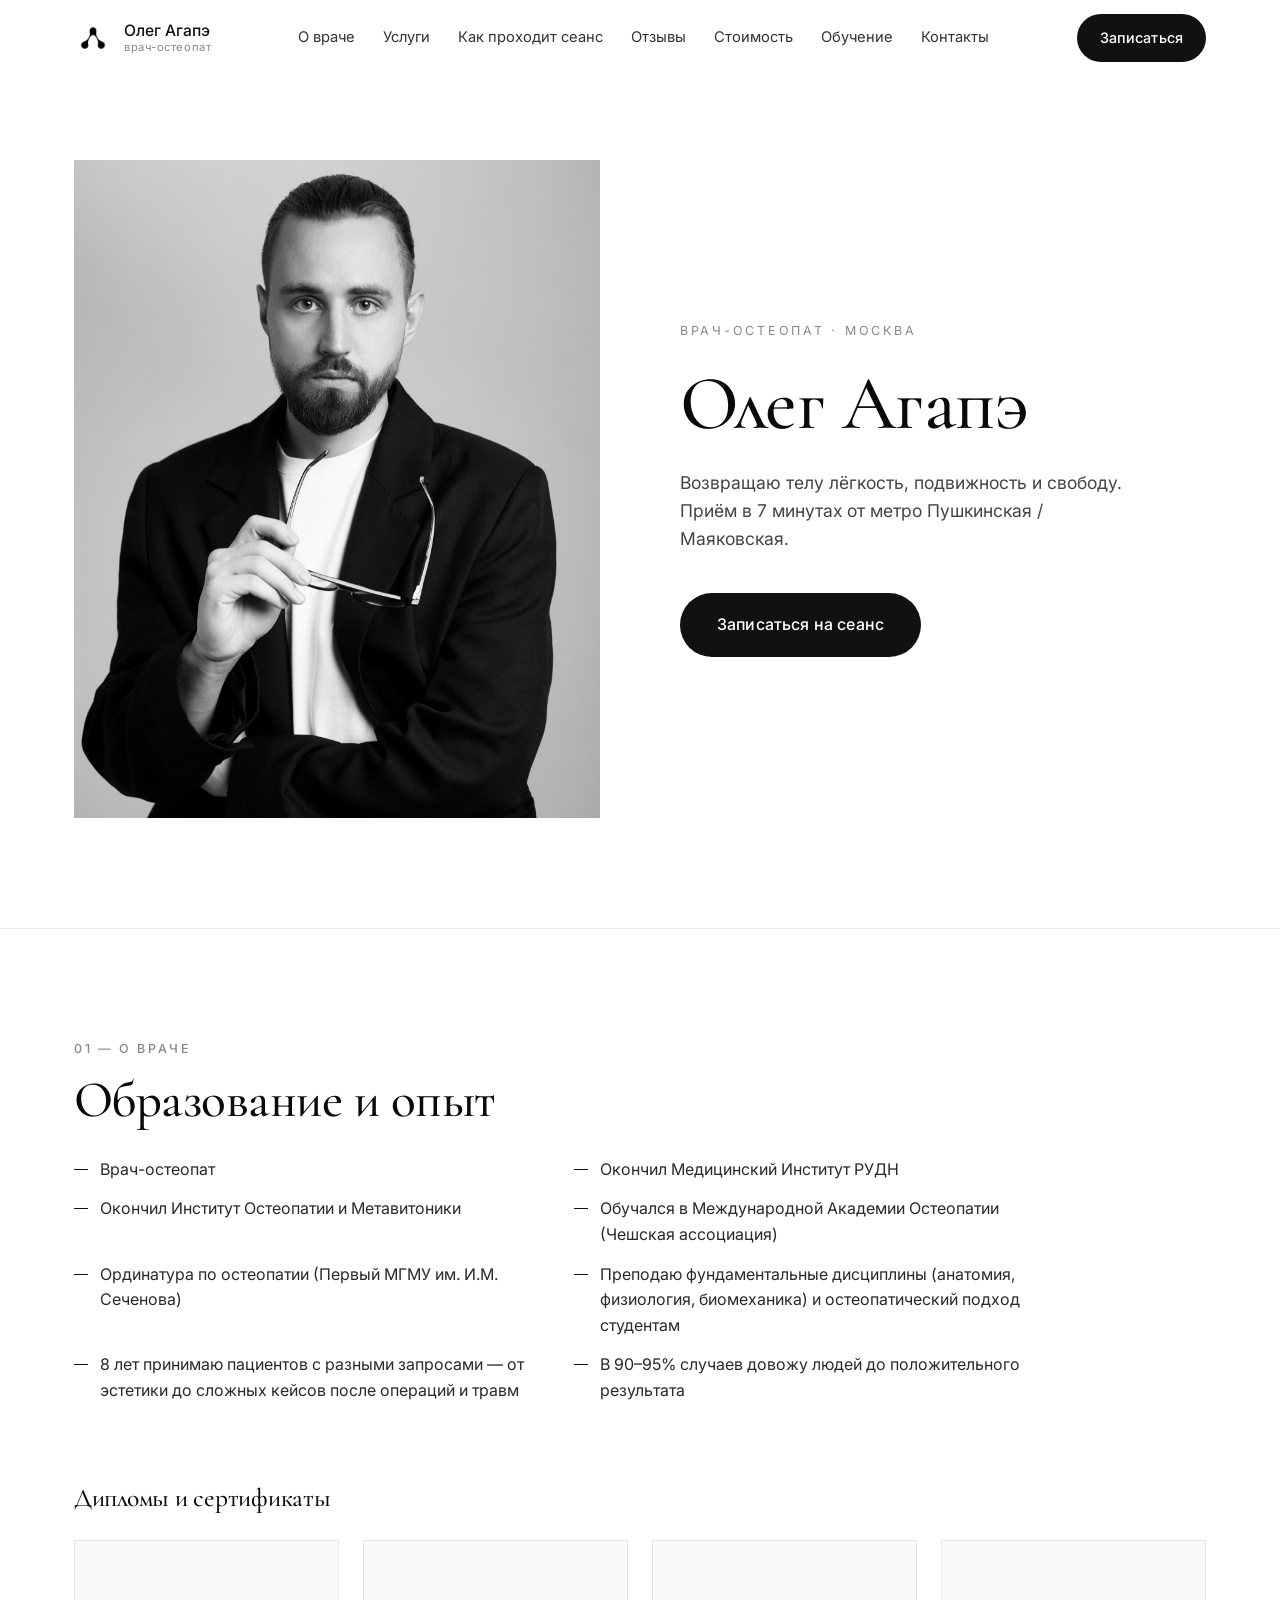
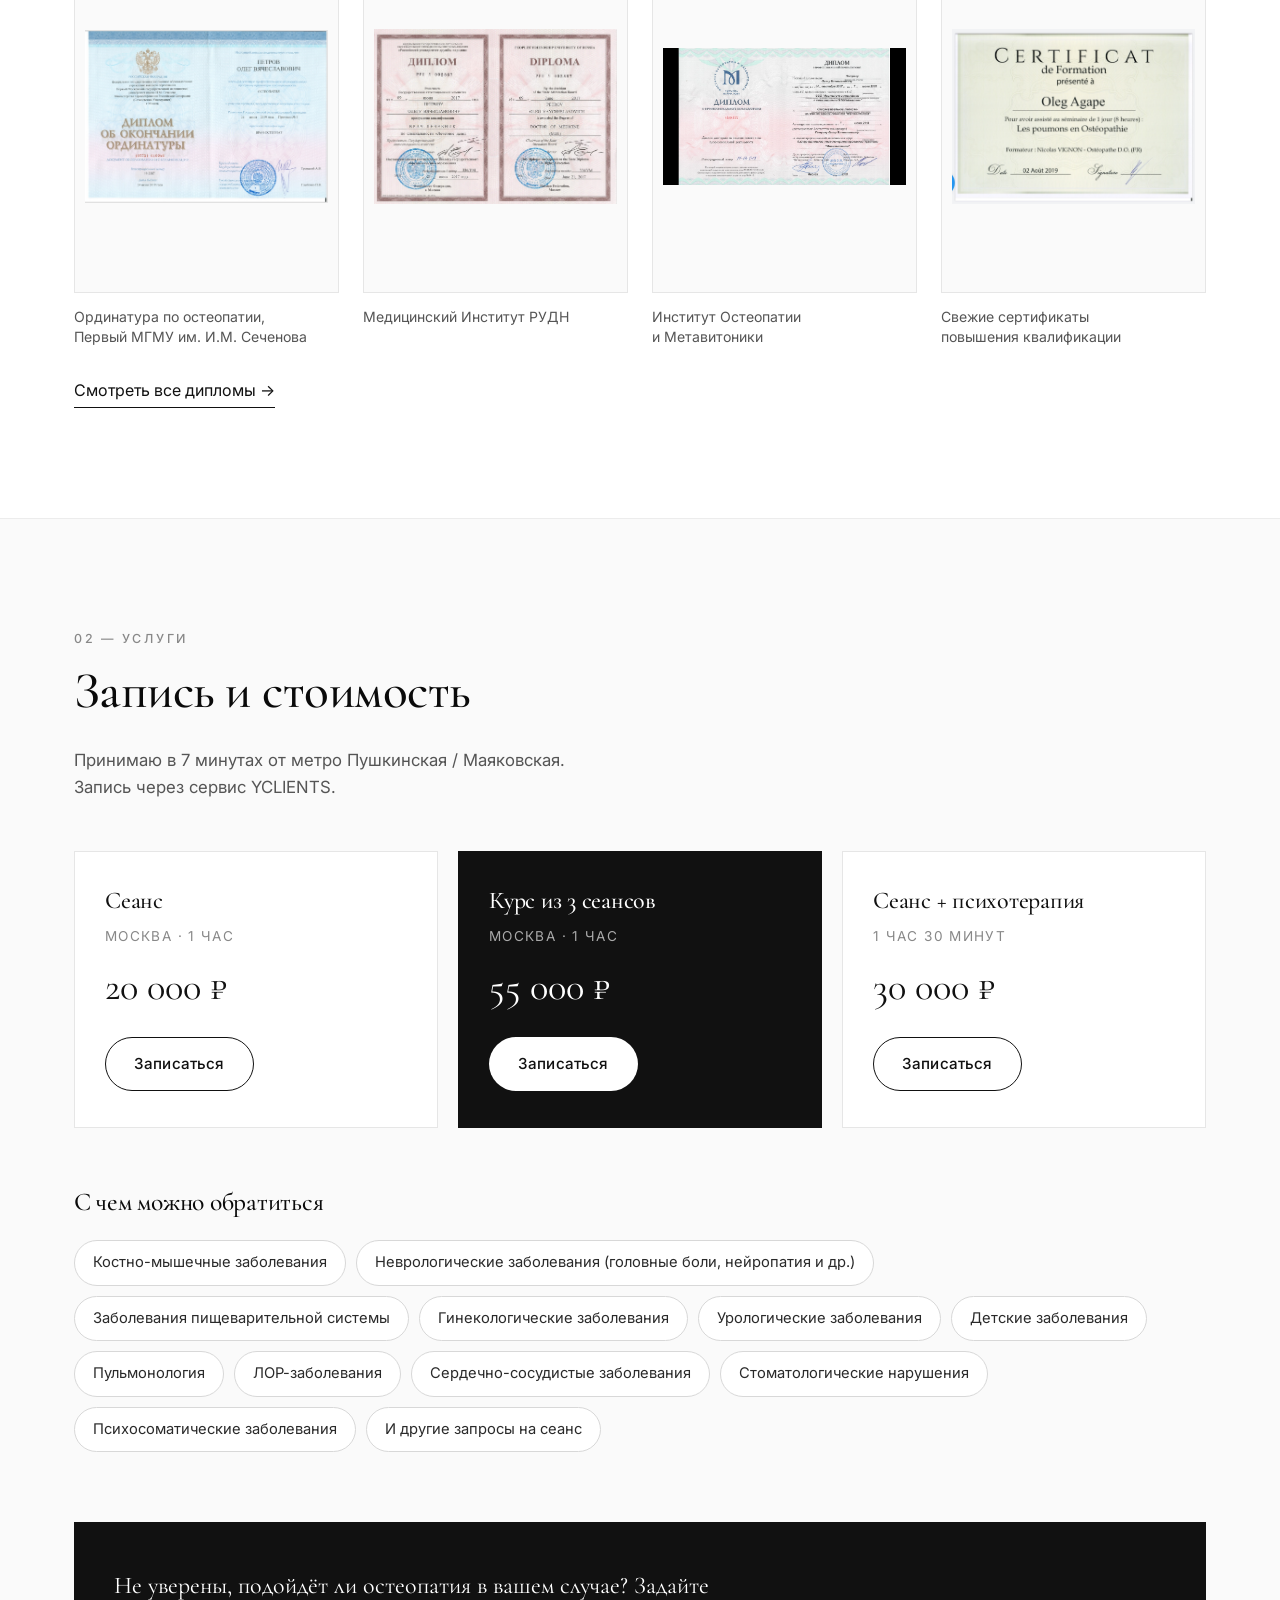
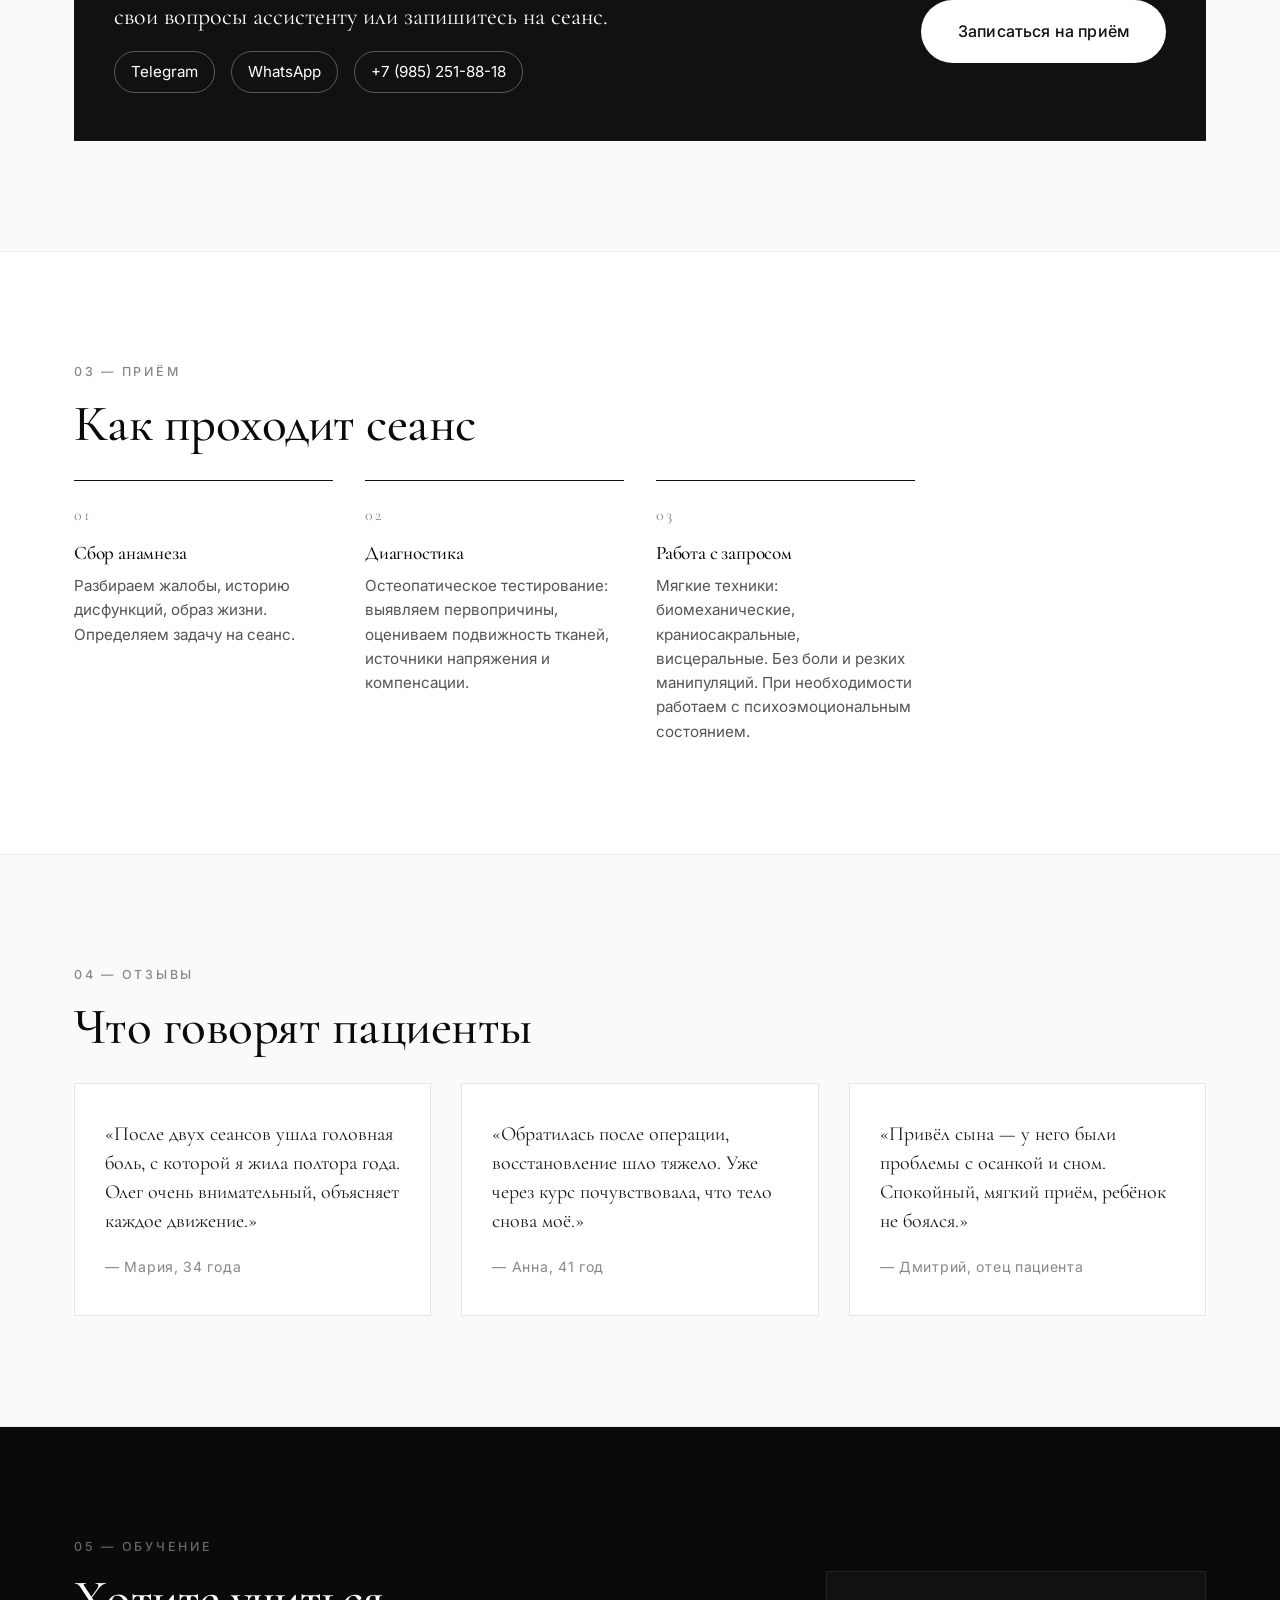
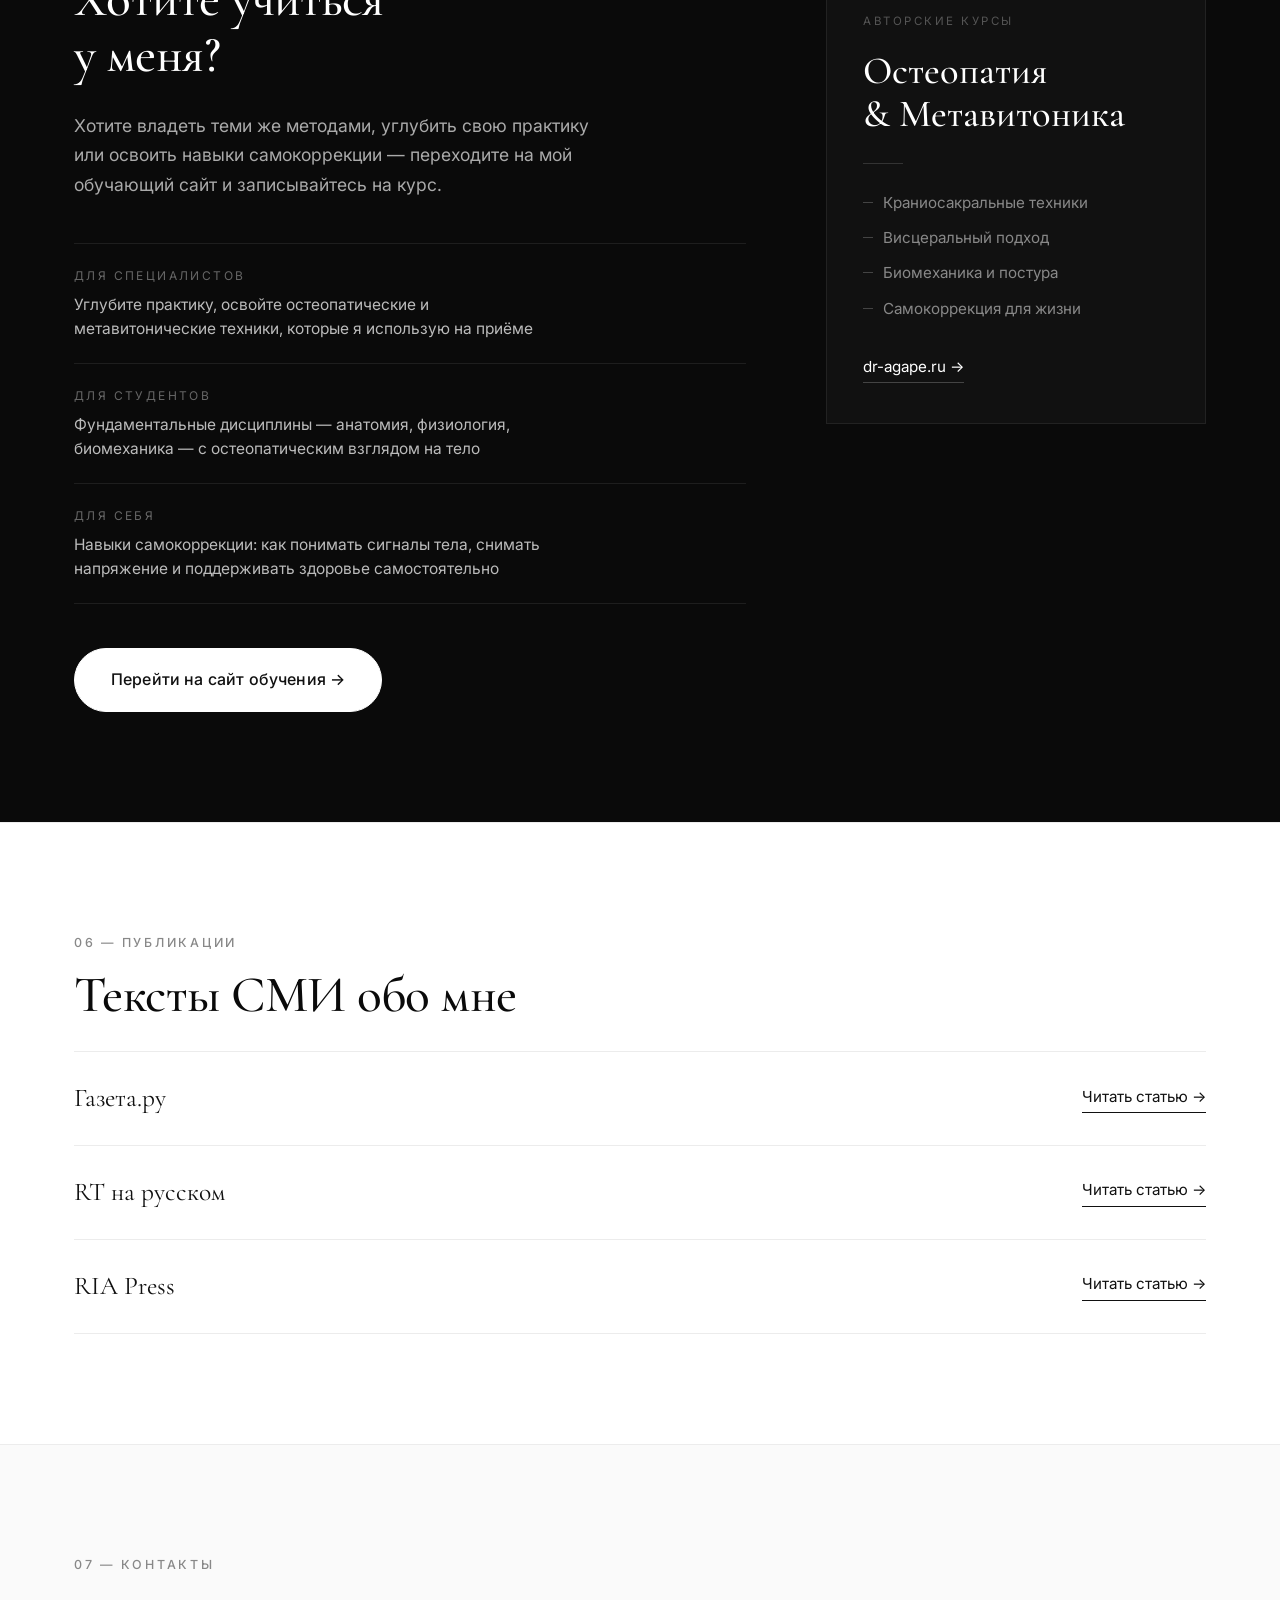
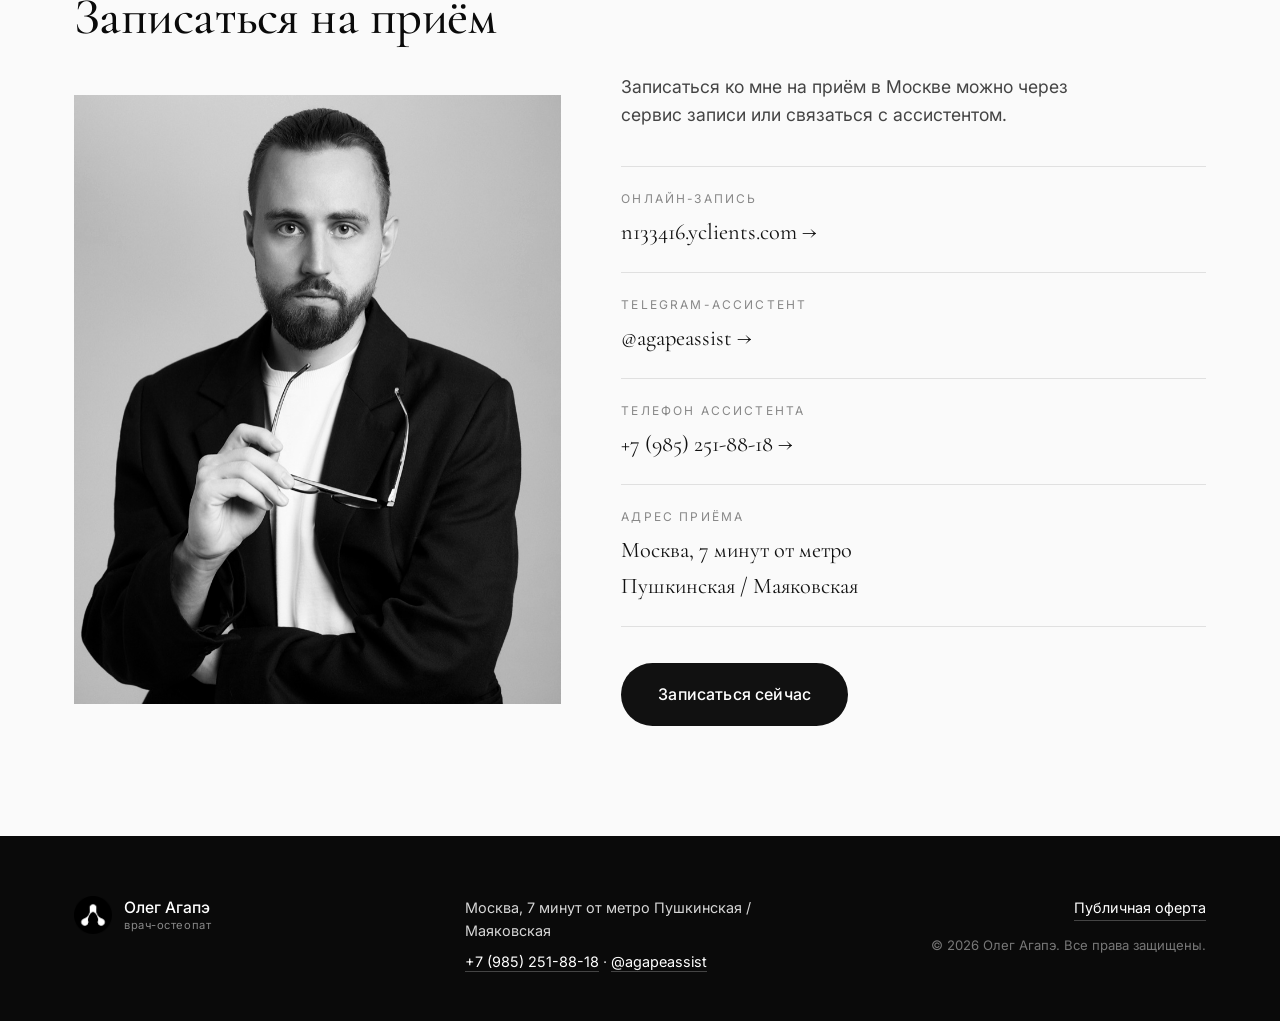
==== commit f6e2c427: "Update layout and styles for improved UX Co-Authored-By: Claude Sonnet 4.6 <noreply@anthropic.com>" ====
--- a/index.html
+++ b/index.html
@@ -23,9 +23,10 @@
         <nav class="nav" id="nav">
             <a href="#about" class="nav__link">О враче</a>
             <a href="#services" class="nav__link">Услуги</a>
-            <a href="#how" class="nav__link">Как проходит приём</a>
+            <a href="#how" class="nav__link">Как проходит сеанс</a>
             <a href="#reviews" class="nav__link">Отзывы</a>
             <a href="#prices" class="nav__link">Стоимость</a>
+            <a href="#education" class="nav__link">Обучение</a>
             <a href="#contacts" class="nav__link">Контакты</a>
         </nav>
 
@@ -51,7 +52,7 @@
             <div class="hero__content">
                 <p class="hero__eyebrow">Врач-остеопат · Москва</p>
                 <h1 class="hero__title">Олег Агапэ</h1>
-                <p class="hero__sub">Возвращаю телу способность работать как единое целое.<br>Приём в 7 минутах от метро Пушкинская / Маяковская.</p>
+                <p class="hero__sub">Возвращаю телу лёгкость, подвижность и свободу.<br>Приём в 7 минутах от метро Пушкинская / Маяковская.</p>
                 <a href="https://n133416.yclients.com/" target="_blank" rel="noopener" class="btn btn--primary btn--lg">Записаться на сеанс</a>
             </div>
         </div>
@@ -144,7 +145,7 @@
 
             <div class="cta-band">
                 <div class="cta-band__text">
-                    <p>Не уверены, подойдёт ли остеопатия в вашем случае? Задайте свои вопросы ассистенту или запишитесь на консультацию.</p>
+                    <p>Не уверены, подойдёт ли остеопатия в вашем случае? Задайте свои вопросы ассистенту или запишитесь на сеанс.</p>
                     <div class="cta-band__links">
                         <a href="https://t.me/agapeassist" target="_blank" rel="noopener" class="cta-band__link">Telegram</a>
                         <a href="https://wa.me/79852518818" target="_blank" rel="noopener" class="cta-band__link">WhatsApp</a>
@@ -164,23 +165,18 @@
             <ol class="steps">
                 <li>
                     <span class="steps__num">01</span>
-                    <h3>Беседа и анамнез</h3>
-                    <p>Разбираем жалобы, историю, образ жизни. Определяем цель встречи.</p>
+                    <h3>Сбор анамнеза</h3>
+                    <p>Разбираем жалобы, историю дисфункций, образ жизни. Определяем задачу на сеанс.</p>
                 </li>
                 <li>
                     <span class="steps__num">02</span>
                     <h3>Диагностика</h3>
-                    <p>Остеопатическое тестирование: оцениваем подвижность тканей, источники напряжения и компенсации.</p>
+                    <p>Остеопатическое тестирование: выявляем первопричины, оцениваем подвижность тканей, источники напряжения и компенсации.</p>
                 </li>
                 <li>
                     <span class="steps__num">03</span>
-                    <h3>Работа руками</h3>
-                    <p>Мягкие техники: мышечно-фасциальные, краниосакральные, висцеральные. Без боли и резких манипуляций.</p>
-                </li>
-                <li>
-                    <span class="steps__num">04</span>
-                    <h3>Рекомендации</h3>
-                    <p>Договариваемся о ритме сеансов и о том, что важно делать между ними.</p>
+                    <h3>Работа с запросом</h3>
+                    <p>Мягкие техники: биомеханические, краниосакральные, висцеральные. Без боли и резких манипуляций. При необходимости работаем с психоэмоциональным состоянием.</p>
                 </li>
             </ol>
         </div>
@@ -208,11 +204,53 @@
         </div>
     </section>
 
+    <!-- EDUCATION -->
+    <section class="section education" id="education">
+        <div class="container">
+            <p class="eyebrow">05 — Обучение</p>
+            <div class="education__inner">
+                <div class="education__text">
+                    <h2 class="section__title">Хотите учиться<br>у меня?</h2>
+                    <p class="education__lead">Хотите владеть теми же методами, углубить свою практику или освоить навыки самокоррекции — переходите на мой обучающий сайт и записывайтесь на курс.</p>
+                    <ul class="education__tracks">
+                        <li>
+                            <span class="education__track-label">Для специалистов</span>
+                            <p>Углубите практику, освойте остеопатические и метавитонические техники, которые я использую на приёме</p>
+                        </li>
+                        <li>
+                            <span class="education__track-label">Для студентов</span>
+                            <p>Фундаментальные дисциплины — анатомия, физиология, биомеханика — с остеопатическим взглядом на тело</p>
+                        </li>
+                        <li>
+                            <span class="education__track-label">Для себя</span>
+                            <p>Навыки самокоррекции: как понимать сигналы тела, снимать напряжение и поддерживать здоровье самостоятельно</p>
+                        </li>
+                    </ul>
+                    <a href="https://dr-agape.ru/index.html" target="_blank" rel="noopener" class="btn btn--primary btn--lg education__cta">Перейти на сайт обучения →</a>
+                </div>
+                <div class="education__visual">
+                    <div class="education__card">
+                        <span class="education__card-eyebrow">Авторские курсы</span>
+                        <p class="education__card-title">Остеопатия<br>& Метавитоника</p>
+                        <div class="education__card-divider"></div>
+                        <ul class="education__card-list">
+                            <li>Краниосакральные техники</li>
+                            <li>Висцеральный подход</li>
+                            <li>Биомеханика и постура</li>
+                            <li>Самокоррекция для жизни</li>
+                        </ul>
+                        <a href="https://dr-agape.ru/index.html" target="_blank" rel="noopener" class="education__card-link">dr-agape.ru →</a>
+                    </div>
+                </div>
+            </div>
+        </div>
+    </section>
+
     <!-- ARTICLES -->
     <section class="section" id="articles">
         <div class="container">
-            <p class="eyebrow">05 — Публикации</p>
-            <h2 class="section__title">Узнать обо мне больше</h2>
+            <p class="eyebrow">06 — Публикации</p>
+            <h2 class="section__title">Тексты СМИ обо мне</h2>
             <ul class="articles">
                 <li>
                     <span class="articles__source">Газета.ру</span>
@@ -233,7 +271,7 @@
     <!-- CONTACTS -->
     <section class="section section--alt" id="contacts">
         <div class="container">
-            <p class="eyebrow">06 — Контакты</p>
+            <p class="eyebrow">07 — Контакты</p>
             <h2 class="section__title">Записаться на приём</h2>
 
             <div class="contacts">
--- a/styles.css
+++ b/styles.css
@@ -590,6 +590,143 @@
     font-size: 0.88rem;
     color: #888;
     letter-spacing: 0.05em;
+}
+
+/* ---------- Education ---------- */
+.education { background: #0a0a0a; color: #f0f0f0; }
+.education .eyebrow { color: #666; }
+.education .section__title { color: #fff; }
+
+.education__inner {
+    display: grid;
+    grid-template-columns: 1fr 380px;
+    gap: 80px;
+    align-items: start;
+}
+.education__lead {
+    font-size: 1.1rem;
+    color: #aaa;
+    max-width: 540px;
+    margin-bottom: 44px;
+    line-height: 1.65;
+}
+.education__tracks {
+    display: flex;
+    flex-direction: column;
+    gap: 0;
+    margin-bottom: 44px;
+}
+.education__tracks li {
+    padding: 22px 0;
+    border-top: 1px solid #1e1e1e;
+}
+.education__tracks li:last-child { border-bottom: 1px solid #1e1e1e; }
+.education__track-label {
+    display: block;
+    font-size: 0.75rem;
+    text-transform: uppercase;
+    letter-spacing: 0.2em;
+    color: #666;
+    margin-bottom: 8px;
+}
+.education__tracks p {
+    margin: 0;
+    color: #bbb;
+    font-size: 0.97rem;
+    line-height: 1.55;
+    max-width: 480px;
+}
+.education__cta {
+    background: #fff;
+    color: #111;
+    border-color: #fff;
+}
+.education__cta:hover {
+    background: transparent;
+    color: #fff;
+    border-color: rgba(255,255,255,.5);
+}
+
+/* Education card */
+.education__visual {
+    position: sticky;
+    top: 100px;
+}
+.education__card {
+    background: #111;
+    border: 1px solid #222;
+    padding: 40px 36px;
+    display: flex;
+    flex-direction: column;
+    gap: 0;
+}
+.education__card-eyebrow {
+    display: block;
+    font-size: 0.72rem;
+    text-transform: uppercase;
+    letter-spacing: 0.22em;
+    color: #555;
+    margin-bottom: 20px;
+}
+.education__card-title {
+    font-family: 'Cormorant Garamond', Georgia, serif;
+    font-size: 2.4rem;
+    font-weight: 500;
+    line-height: 1.1;
+    color: #fff;
+    margin: 0 0 28px;
+}
+.education__card-divider {
+    width: 40px;
+    height: 1px;
+    background: #333;
+    margin-bottom: 28px;
+}
+.education__card-list {
+    display: flex;
+    flex-direction: column;
+    gap: 14px;
+    margin-bottom: 36px;
+}
+.education__card-list li {
+    position: relative;
+    padding-left: 20px;
+    font-size: 0.95rem;
+    color: #888;
+    line-height: 1.4;
+}
+.education__card-list li::before {
+    content: '';
+    position: absolute;
+    left: 0;
+    top: 10px;
+    width: 10px;
+    height: 1px;
+    background: #444;
+}
+.education__card-link {
+    display: inline-block;
+    font-size: 0.95rem;
+    color: #fff;
+    border-bottom: 1px solid #444;
+    padding-bottom: 3px;
+    transition: border-color .2s ease;
+    align-self: flex-start;
+}
+.education__card-link:hover { border-color: #fff; }
+
+@media (max-width: 960px) {
+    .education__inner {
+        grid-template-columns: 1fr;
+        gap: 48px;
+    }
+    .education__visual { position: static; }
+    .education__card { padding: 32px 28px; }
+    .education__card-title { font-size: 2rem; }
+}
+@media (max-width: 520px) {
+    .education__card { padding: 28px 22px; }
+    .education__card-title { font-size: 1.7rem; }
 }
 
 /* ---------- Articles ---------- */
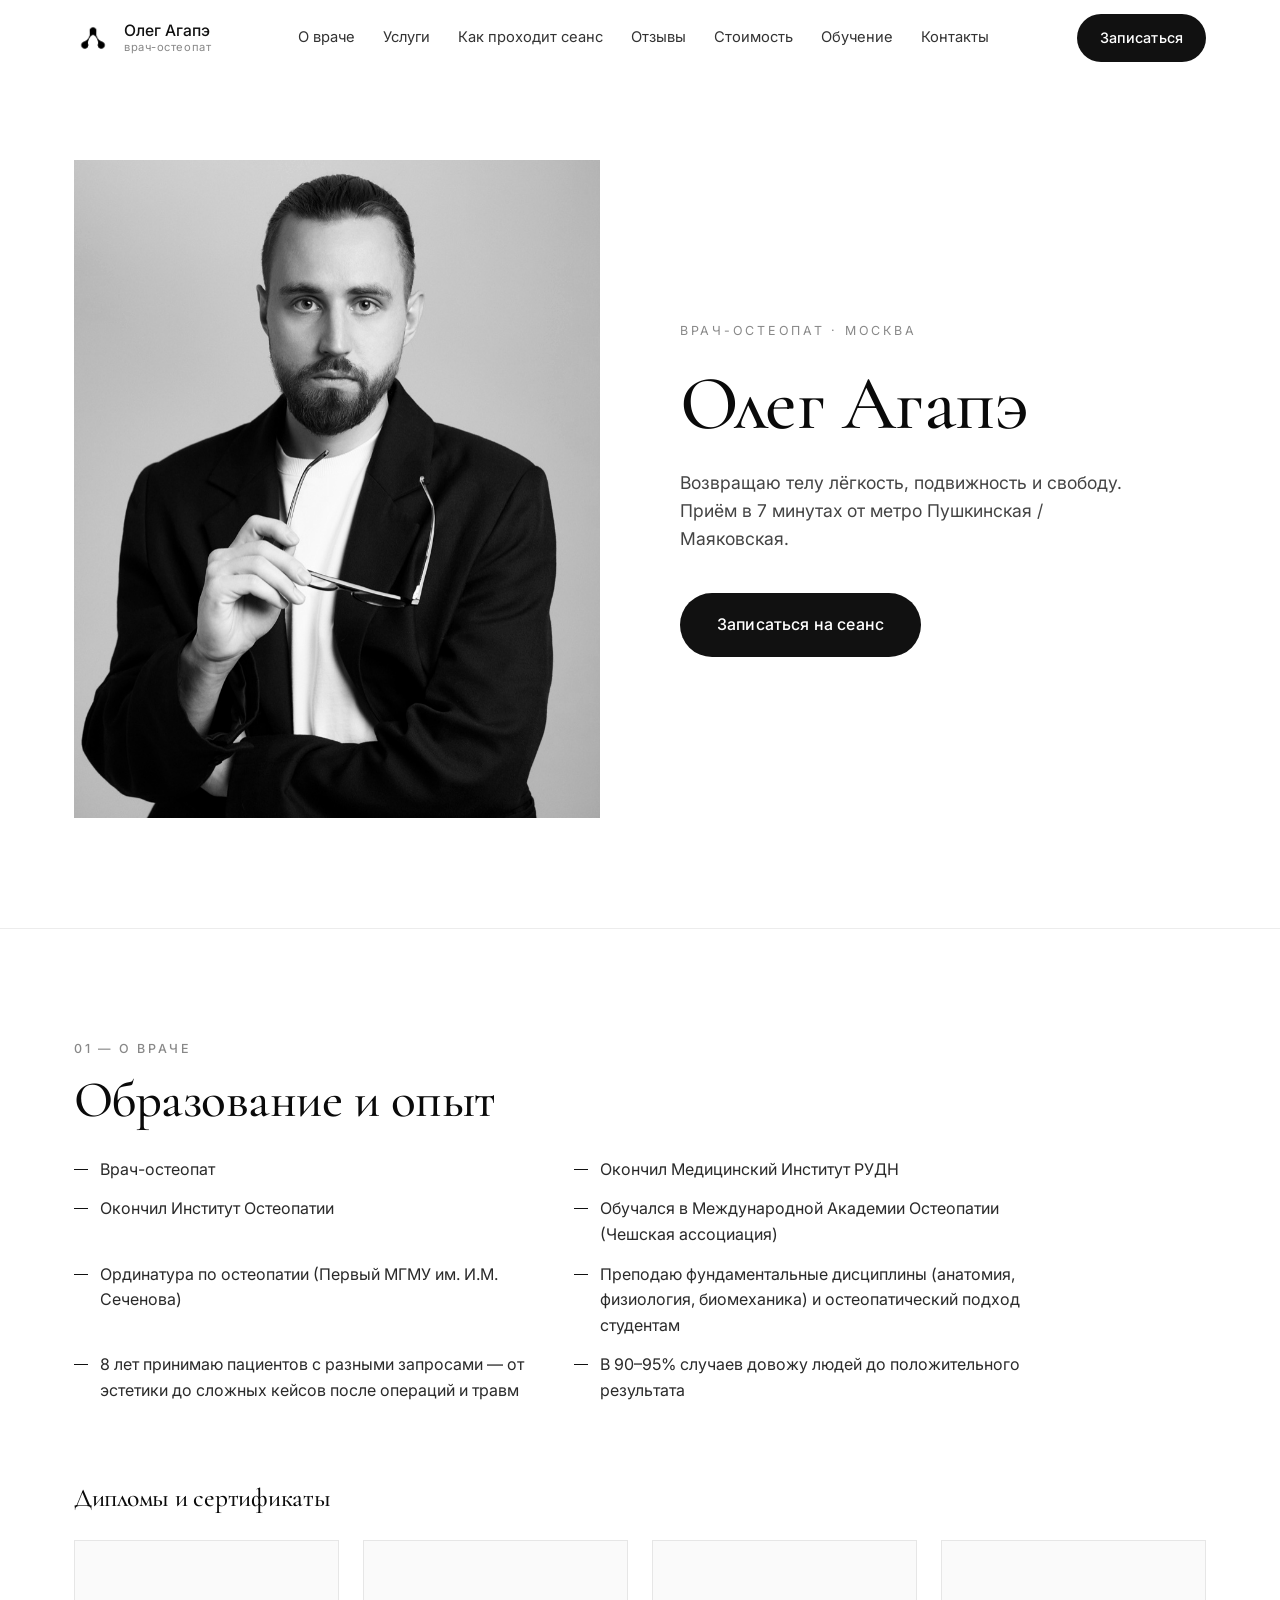
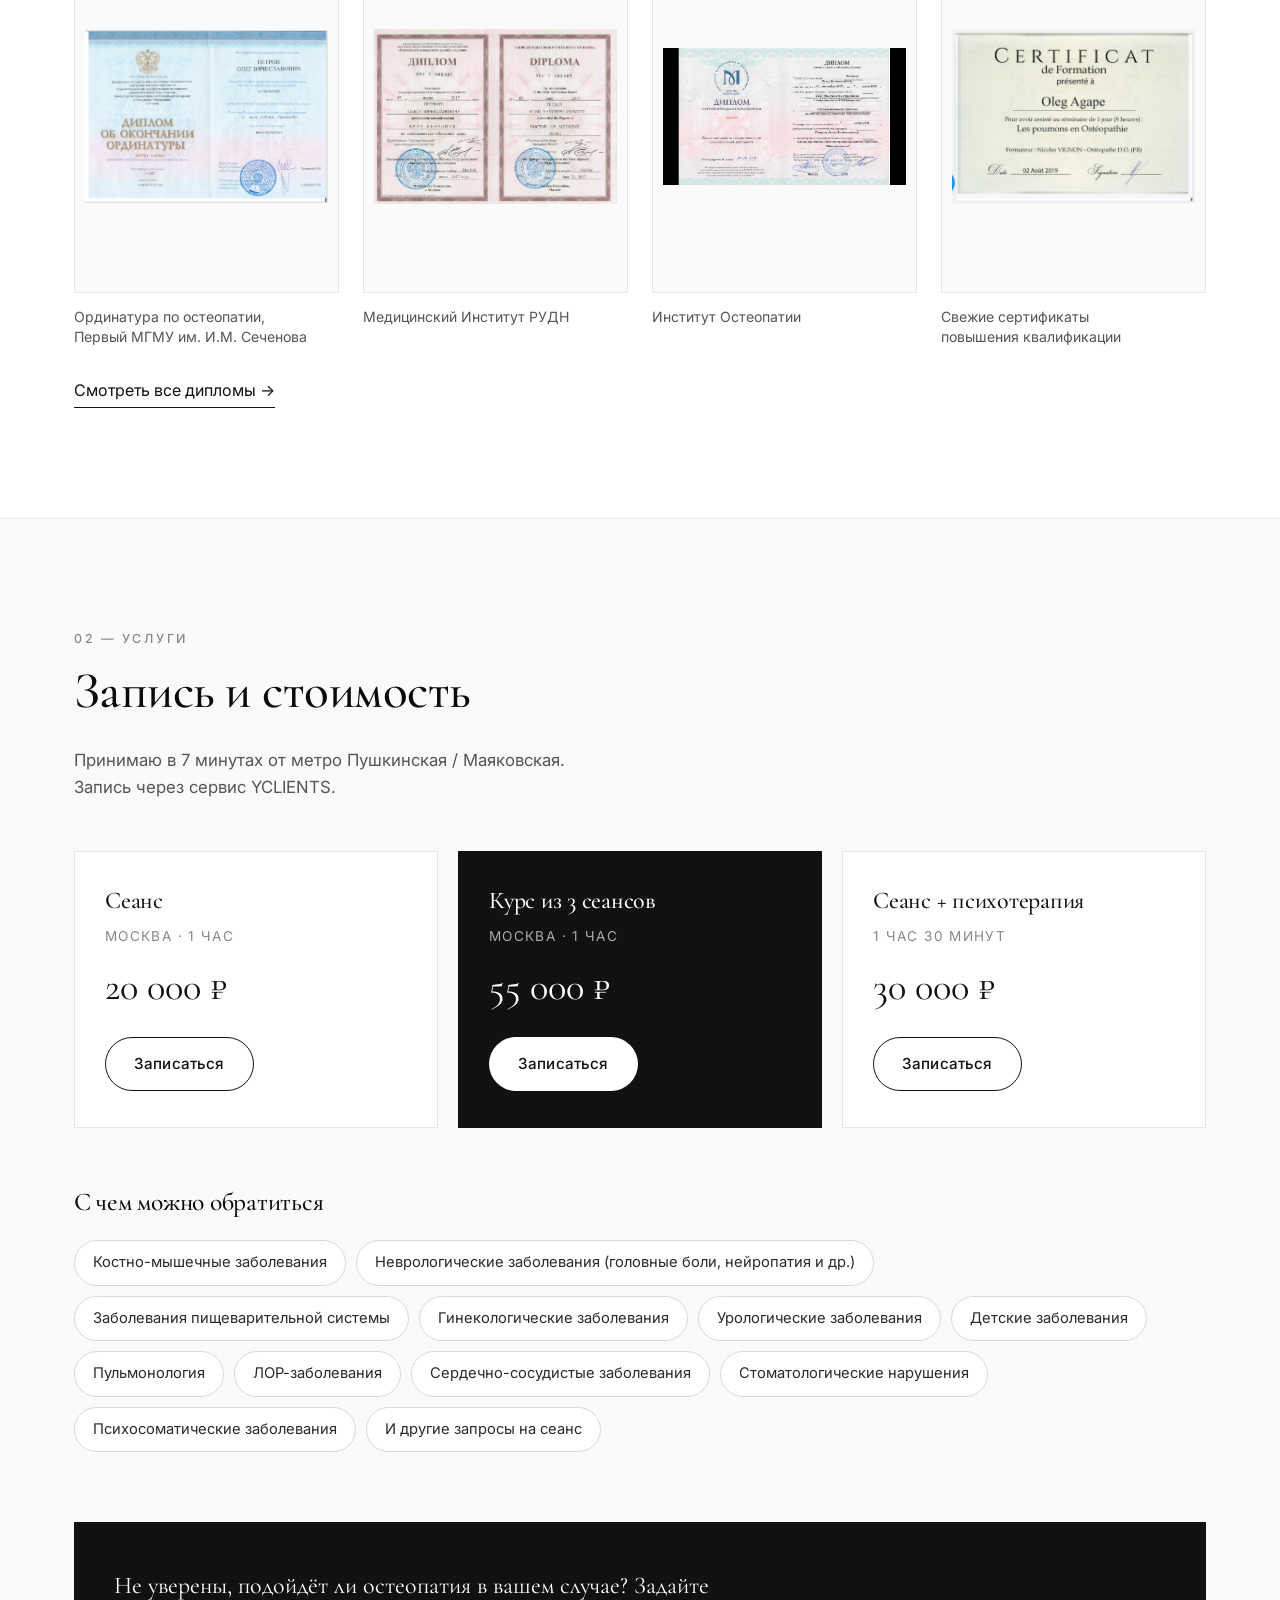
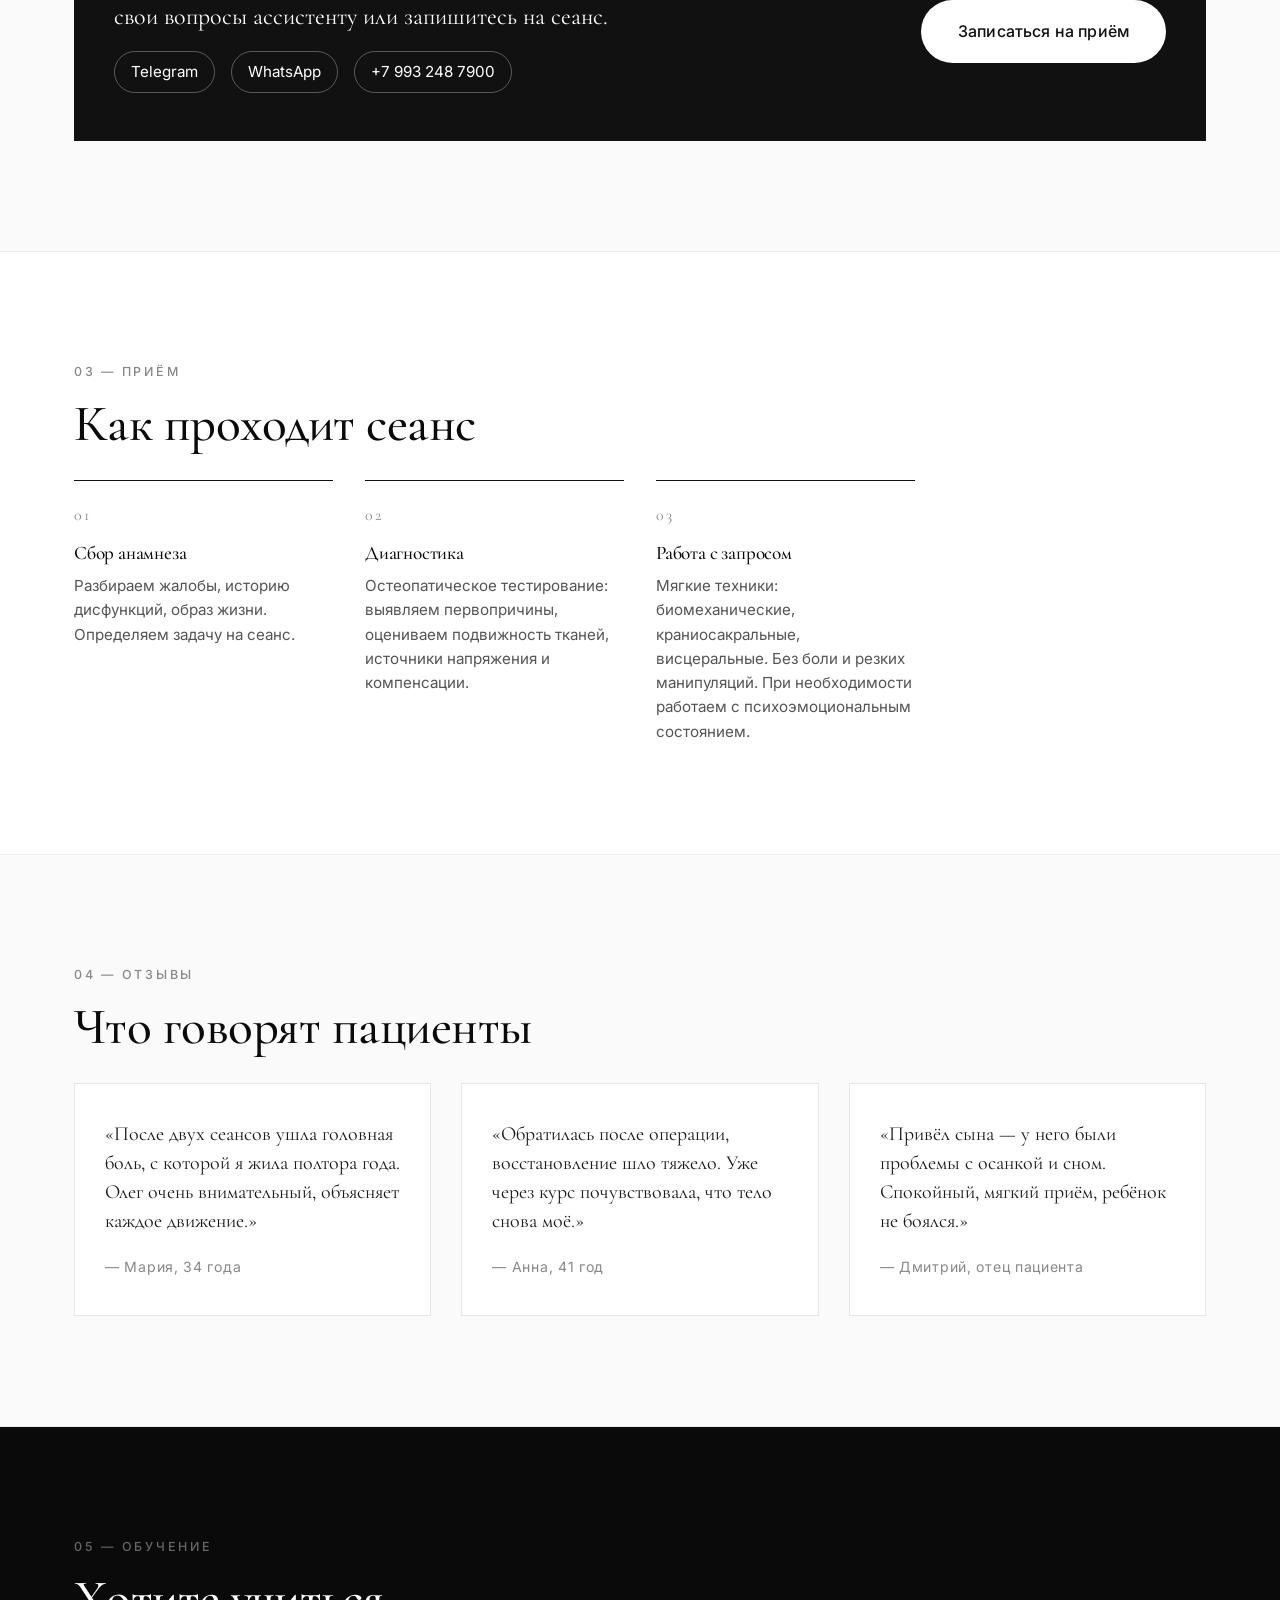
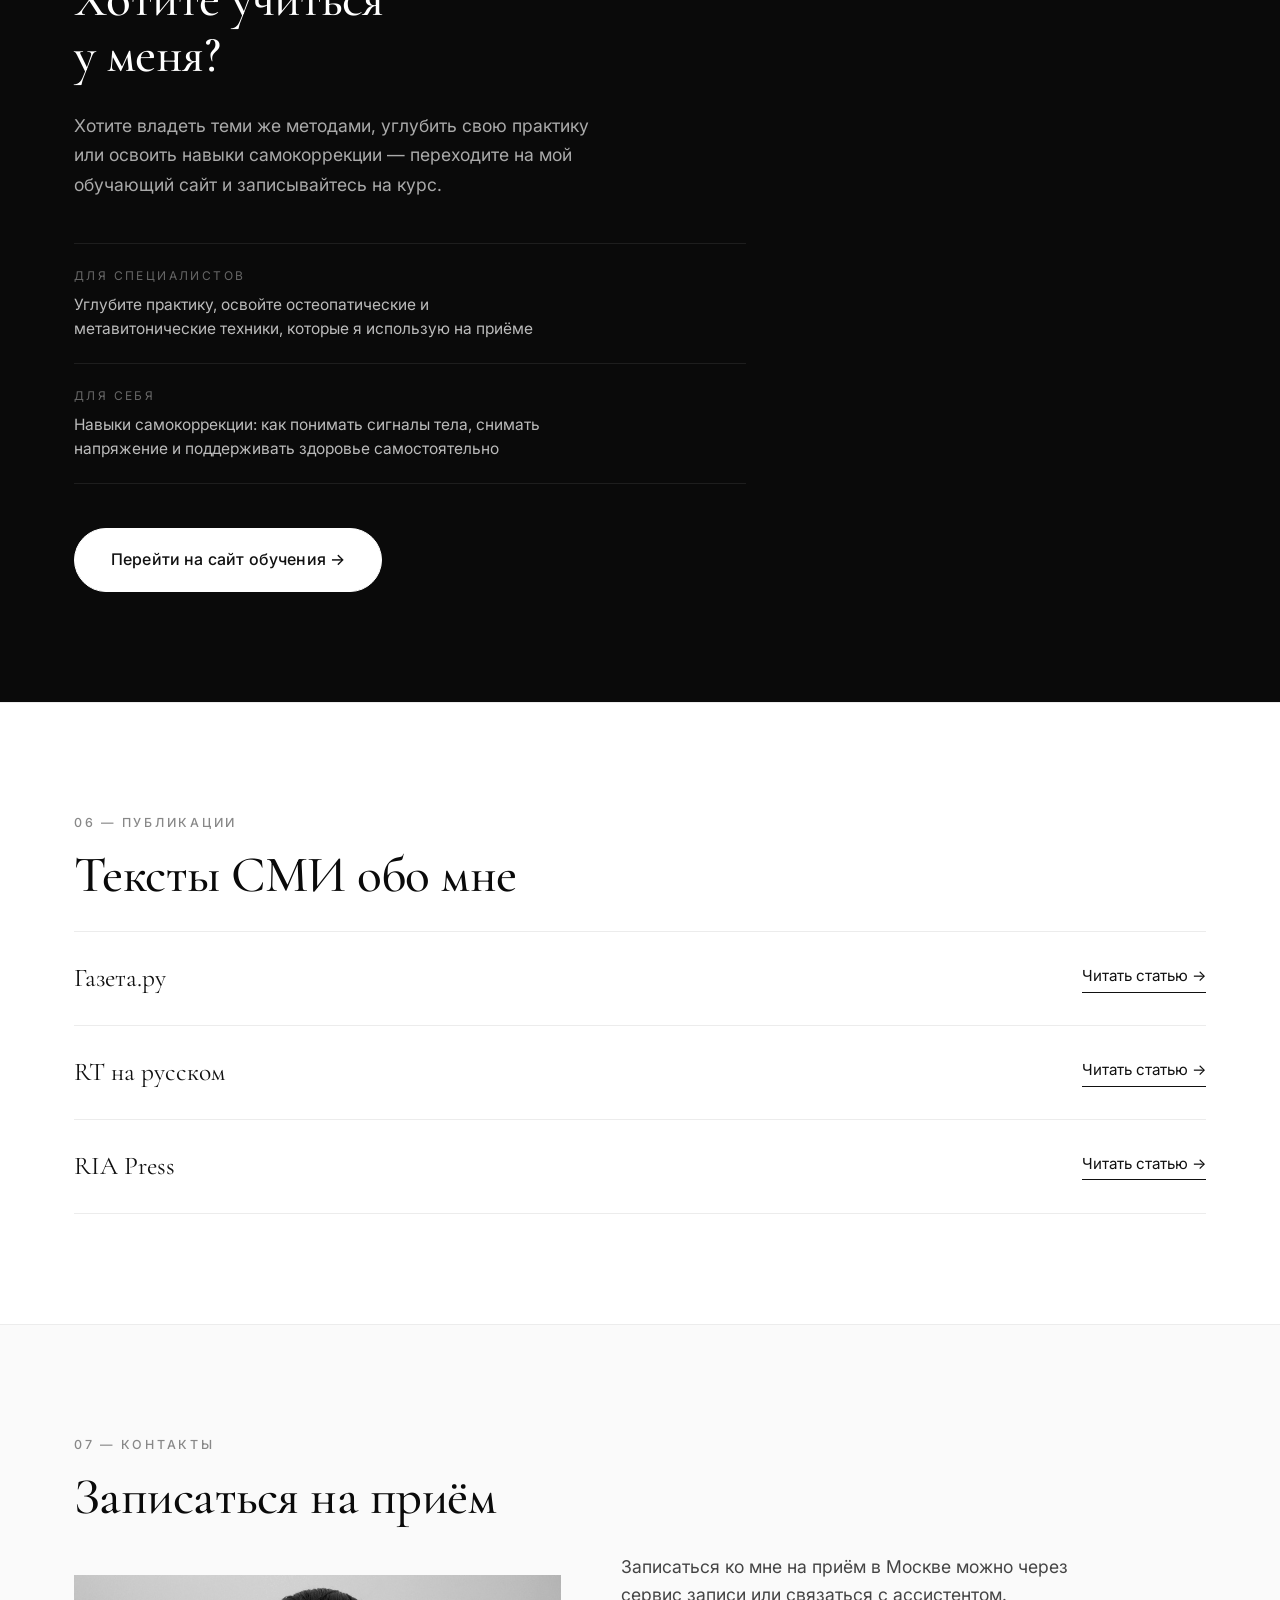
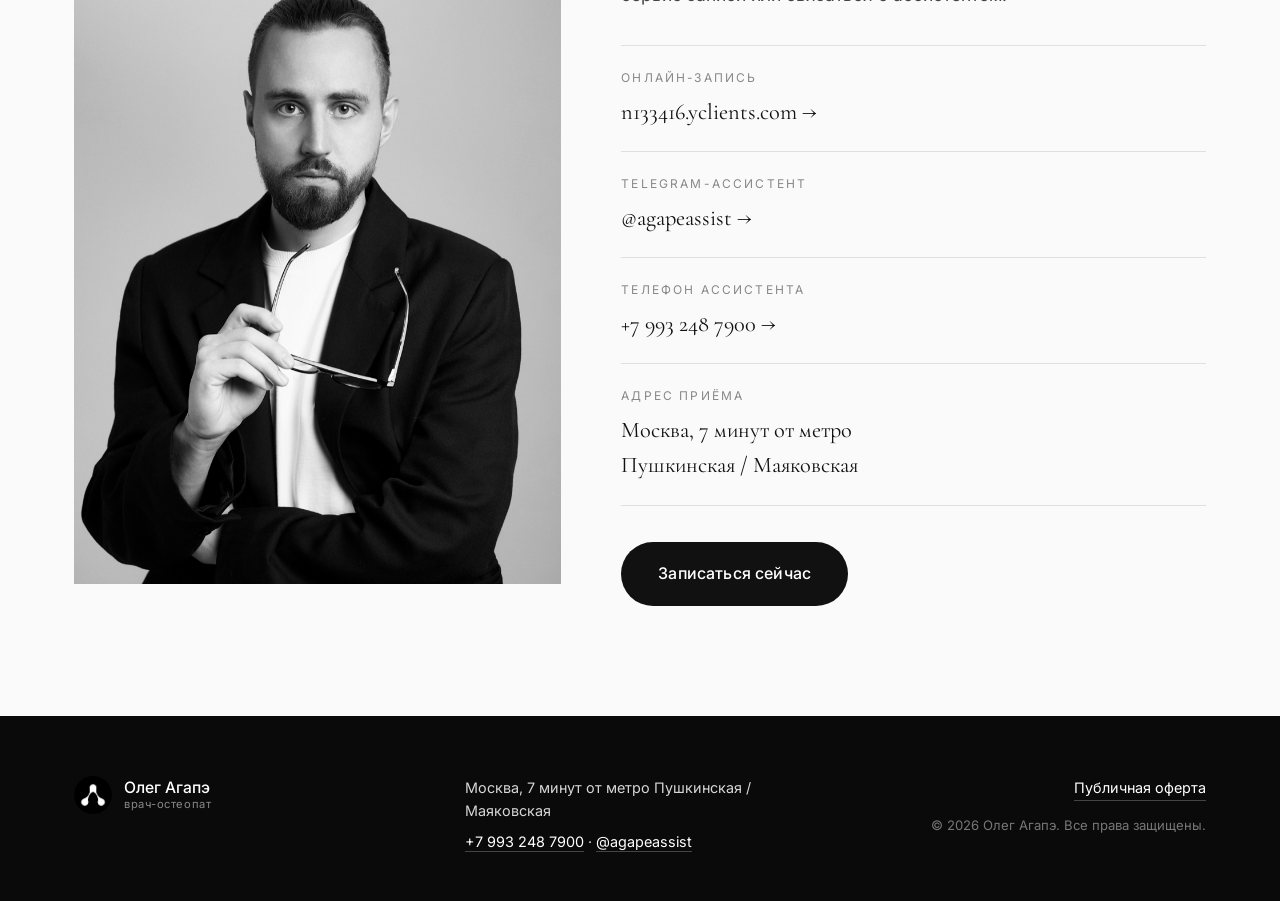
==== commit 3b7ae6e7: "Update phone number and trim Metavitonika references Co-Authored-By: Claude Sonnet 4.6 <noreply@anth" ====
--- a/index.html
+++ b/index.html
@@ -66,7 +66,7 @@
             <ul class="about__list">
                 <li>Врач-остеопат</li>
                 <li>Окончил Медицинский Институт РУДН</li>
-                <li>Окончил Институт Остеопатии и Метавитоники</li>
+                <li>Окончил Институт Остеопатии</li>
                 <li>Обучался в Международной Академии Остеопатии (Чешская ассоциация)</li>
                 <li>Ординатура по остеопатии (Первый МГМУ им. И.М. Сеченова)</li>
                 <li>Преподаю фундаментальные дисциплины (анатомия, физиология, биомеханика) и остеопатический подход студентам</li>
@@ -86,8 +86,8 @@
                         <span class="diploma__caption">Медицинский Институт РУДН</span>
                     </button>
                     <button type="button" class="diploma" data-diploma-index="9">
-                        <span class="diploma__img"><img src="images/diplomas/04-metavitonika-diploma.png" alt="Диплом Института Остеопатии и Метавитоники" loading="lazy"></span>
-                        <span class="diploma__caption">Институт Остеопатии<br>и Метавитоники</span>
+                        <span class="diploma__img"><img src="images/diplomas/04-metavitonika-diploma.png" alt="Диплом Института Остеопатии" loading="lazy"></span>
+                        <span class="diploma__caption">Институт Остеопатии</span>
                     </button>
                     <button type="button" class="diploma" data-diploma-index="18">
                         <span class="diploma__img"><img src="images/diplomas/06-vignon-poumons.jpg" alt="Сертификат повышения квалификации — Ostéopathie, Nicolas Vignon" loading="lazy"></span>
@@ -149,7 +149,7 @@
                     <div class="cta-band__links">
                         <a href="https://t.me/agapeassist" target="_blank" rel="noopener" class="cta-band__link">Telegram</a>
                         <a href="https://wa.me/79852518818" target="_blank" rel="noopener" class="cta-band__link">WhatsApp</a>
-                        <a href="tel:+79852518818" class="cta-band__link">+7 (985) 251-88-18</a>
+                        <a href="tel:+79932487900" class="cta-band__link">+7 993 248 7900</a>
                     </div>
                 </div>
                 <a href="https://n133416.yclients.com/" target="_blank" rel="noopener" class="btn btn--primary btn--lg">Записаться на приём</a>
@@ -218,29 +218,11 @@
                             <p>Углубите практику, освойте остеопатические и метавитонические техники, которые я использую на приёме</p>
                         </li>
                         <li>
-                            <span class="education__track-label">Для студентов</span>
-                            <p>Фундаментальные дисциплины — анатомия, физиология, биомеханика — с остеопатическим взглядом на тело</p>
-                        </li>
-                        <li>
                             <span class="education__track-label">Для себя</span>
                             <p>Навыки самокоррекции: как понимать сигналы тела, снимать напряжение и поддерживать здоровье самостоятельно</p>
                         </li>
                     </ul>
                     <a href="https://dr-agape.ru/index.html" target="_blank" rel="noopener" class="btn btn--primary btn--lg education__cta">Перейти на сайт обучения →</a>
-                </div>
-                <div class="education__visual">
-                    <div class="education__card">
-                        <span class="education__card-eyebrow">Авторские курсы</span>
-                        <p class="education__card-title">Остеопатия<br>& Метавитоника</p>
-                        <div class="education__card-divider"></div>
-                        <ul class="education__card-list">
-                            <li>Краниосакральные техники</li>
-                            <li>Висцеральный подход</li>
-                            <li>Биомеханика и постура</li>
-                            <li>Самокоррекция для жизни</li>
-                        </ul>
-                        <a href="https://dr-agape.ru/index.html" target="_blank" rel="noopener" class="education__card-link">dr-agape.ru →</a>
-                    </div>
                 </div>
             </div>
         </div>
@@ -293,7 +275,7 @@
                         </li>
                         <li>
                             <span class="contacts__label">Телефон ассистента</span>
-                            <a href="tel:+79852518818" class="contacts__value">+7 (985) 251-88-18 →</a>
+                            <a href="tel:+79932487900" class="contacts__value">+7 993 248 7900 →</a>
                         </li>
                         <li>
                             <span class="contacts__label">Адрес приёма</span>
@@ -319,7 +301,7 @@
         </div>
         <div class="footer__col">
             <p>Москва, 7 минут от метро Пушкинская / Маяковская</p>
-            <p><a href="tel:+79852518818">+7 (985) 251-88-18</a> · <a href="https://t.me/agapeassist" target="_blank" rel="noopener">@agapeassist</a></p>
+            <p><a href="tel:+79932487900">+7 993 248 7900</a> · <a href="https://t.me/agapeassist" target="_blank" rel="noopener">@agapeassist</a></p>
         </div>
         <div class="footer__col footer__col--right">
             <a href="offer.html" target="_blank" rel="noopener">Публичная оферта</a>
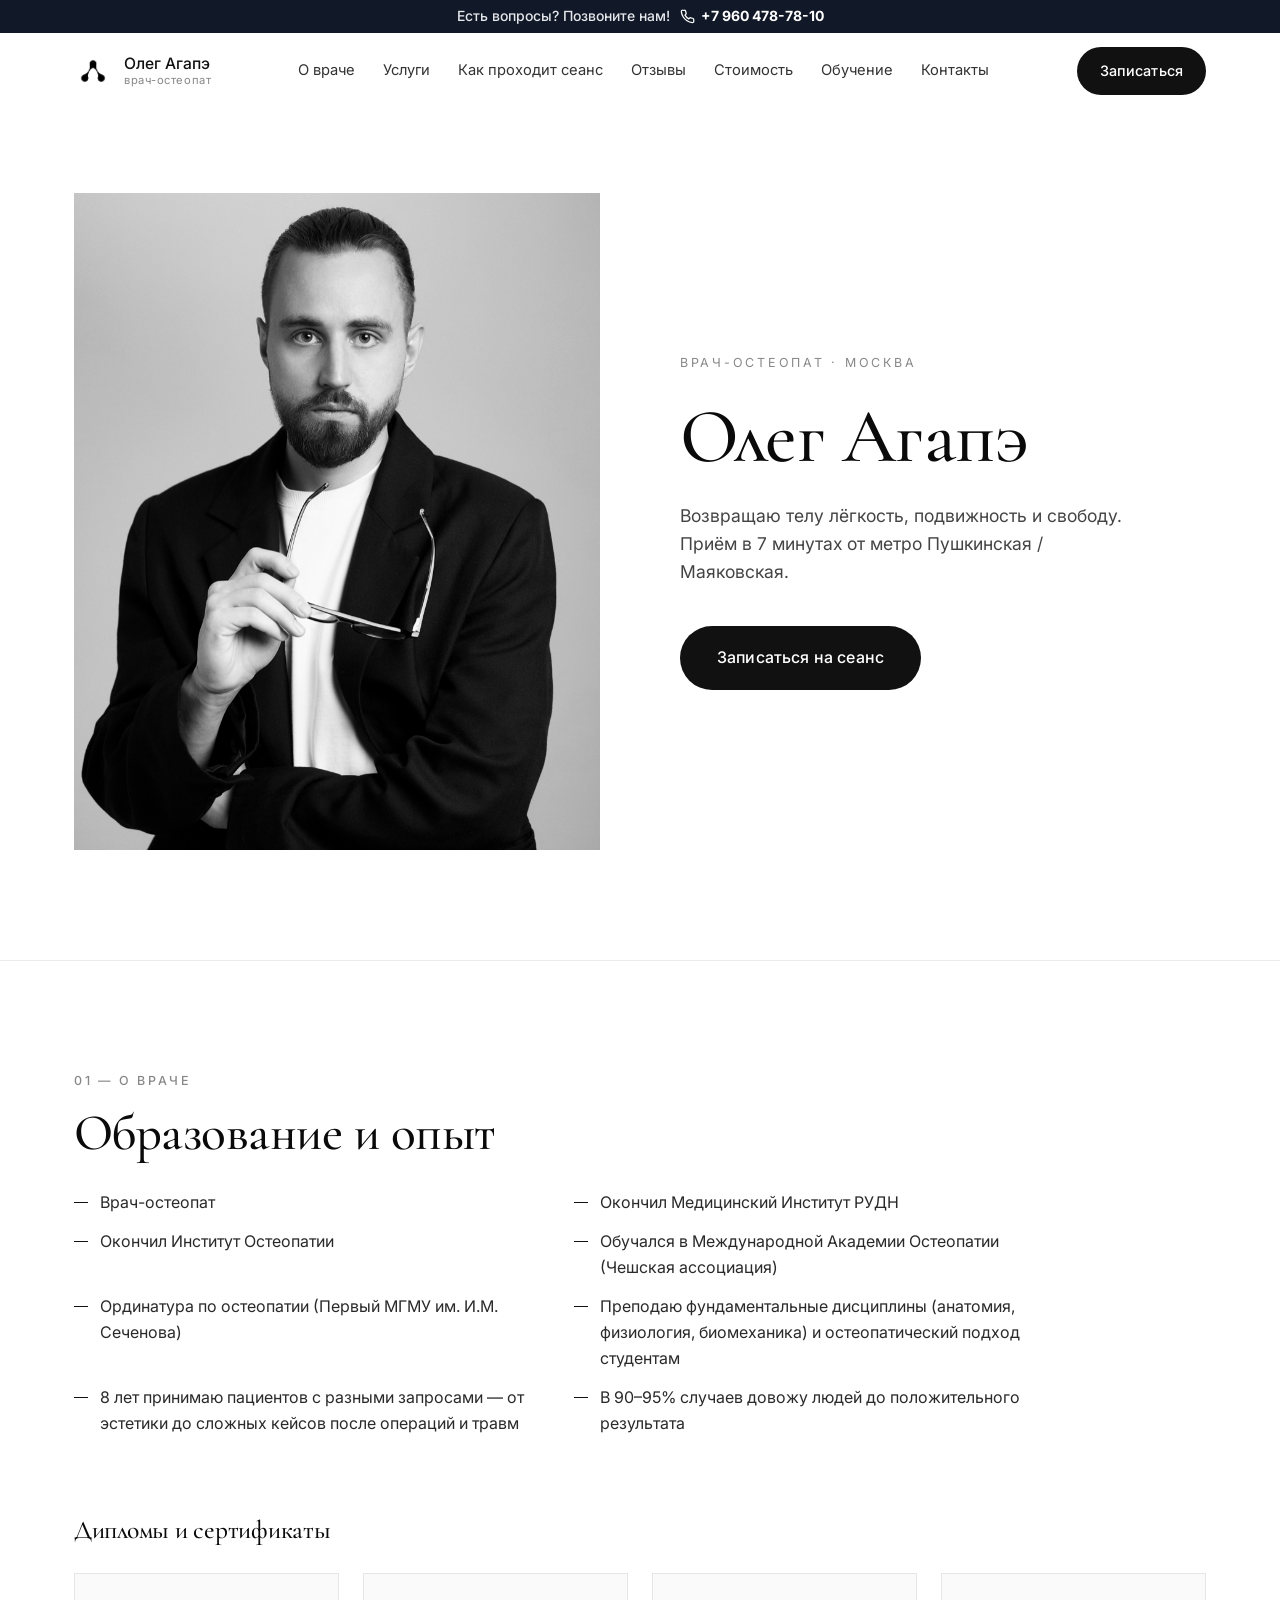
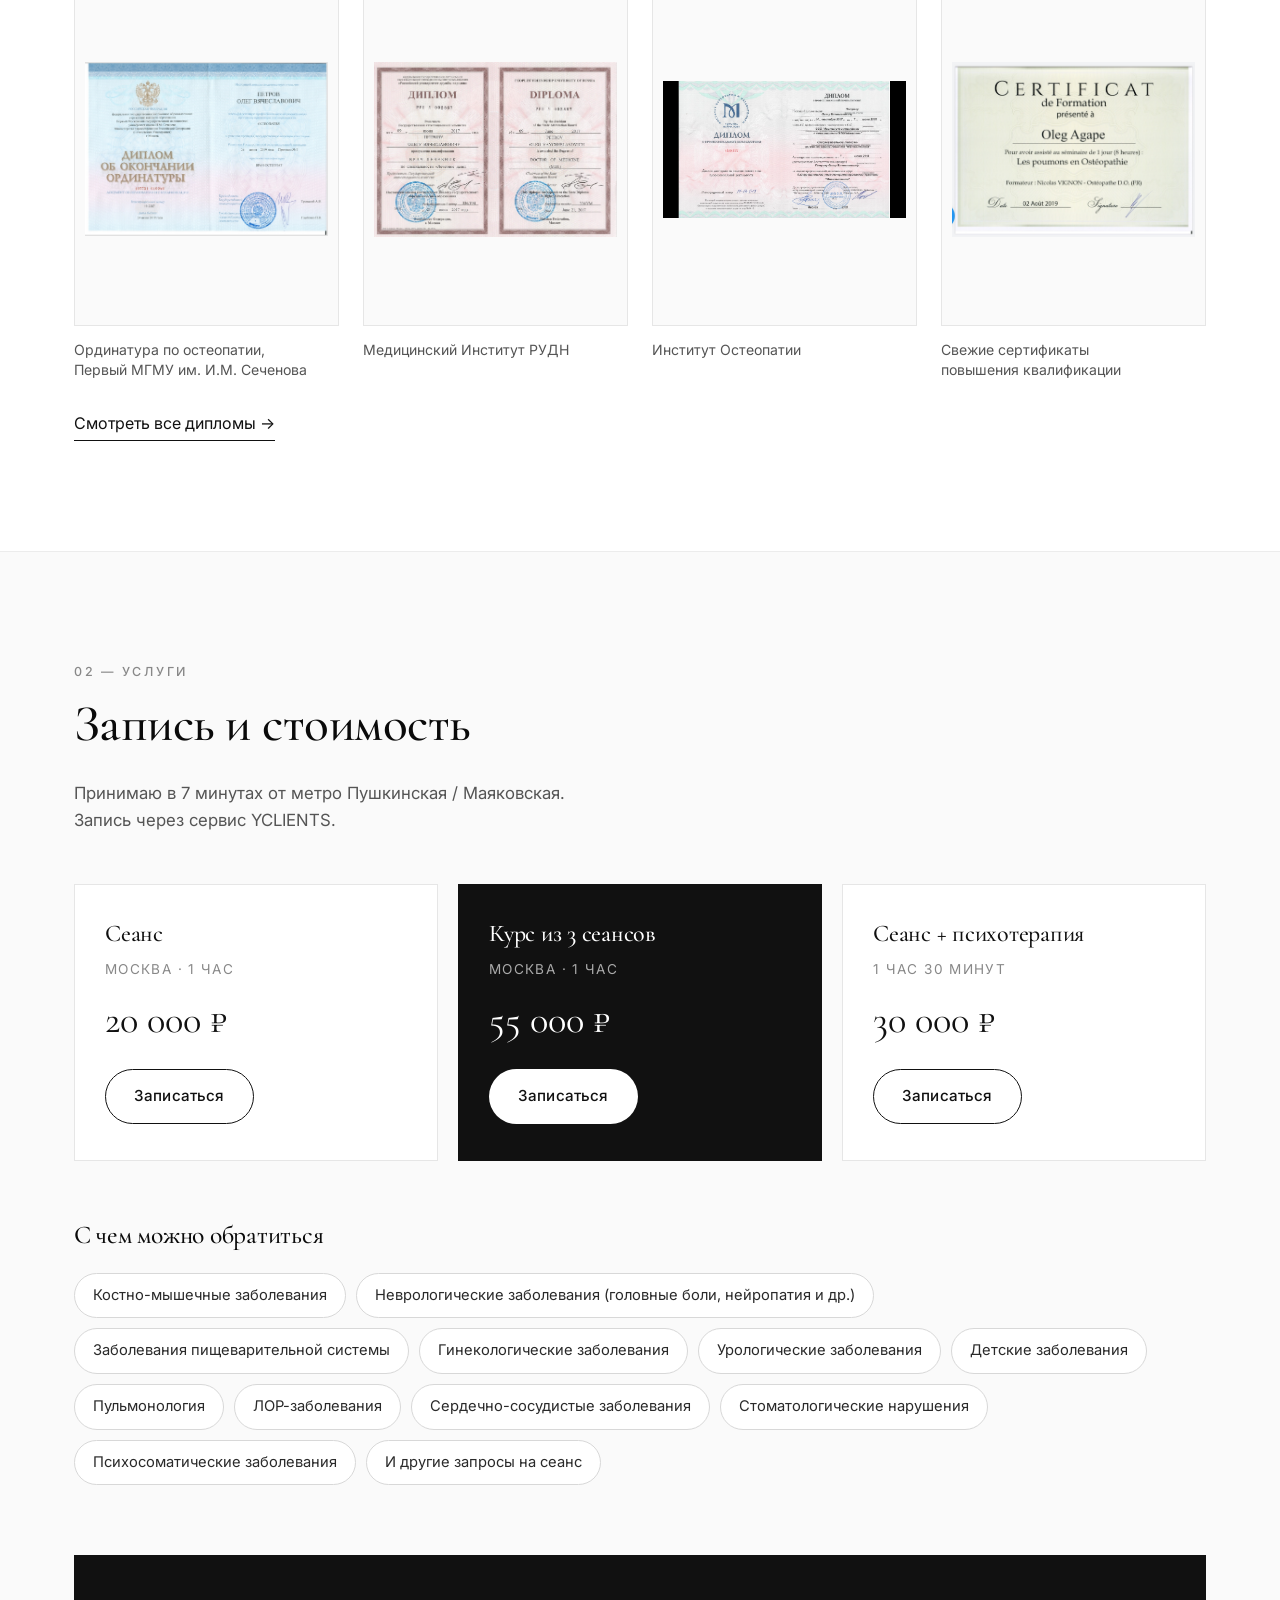
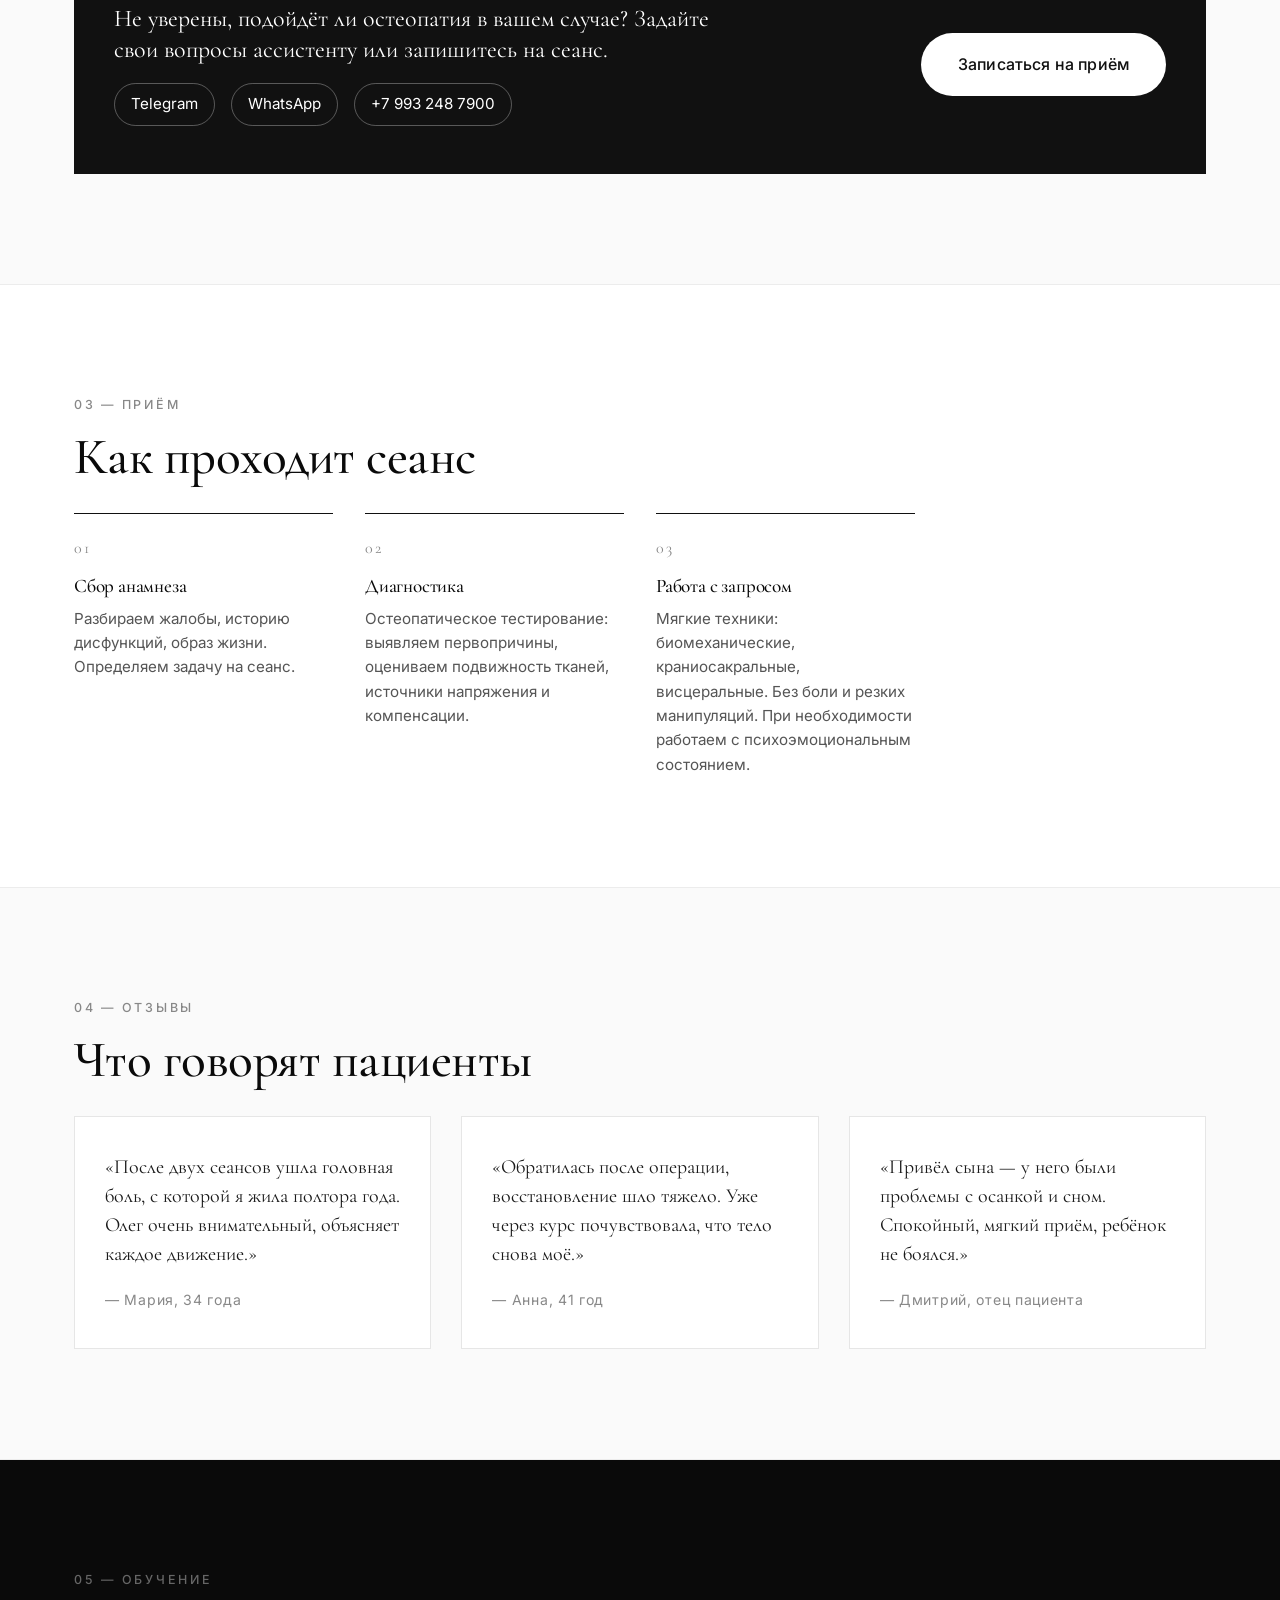
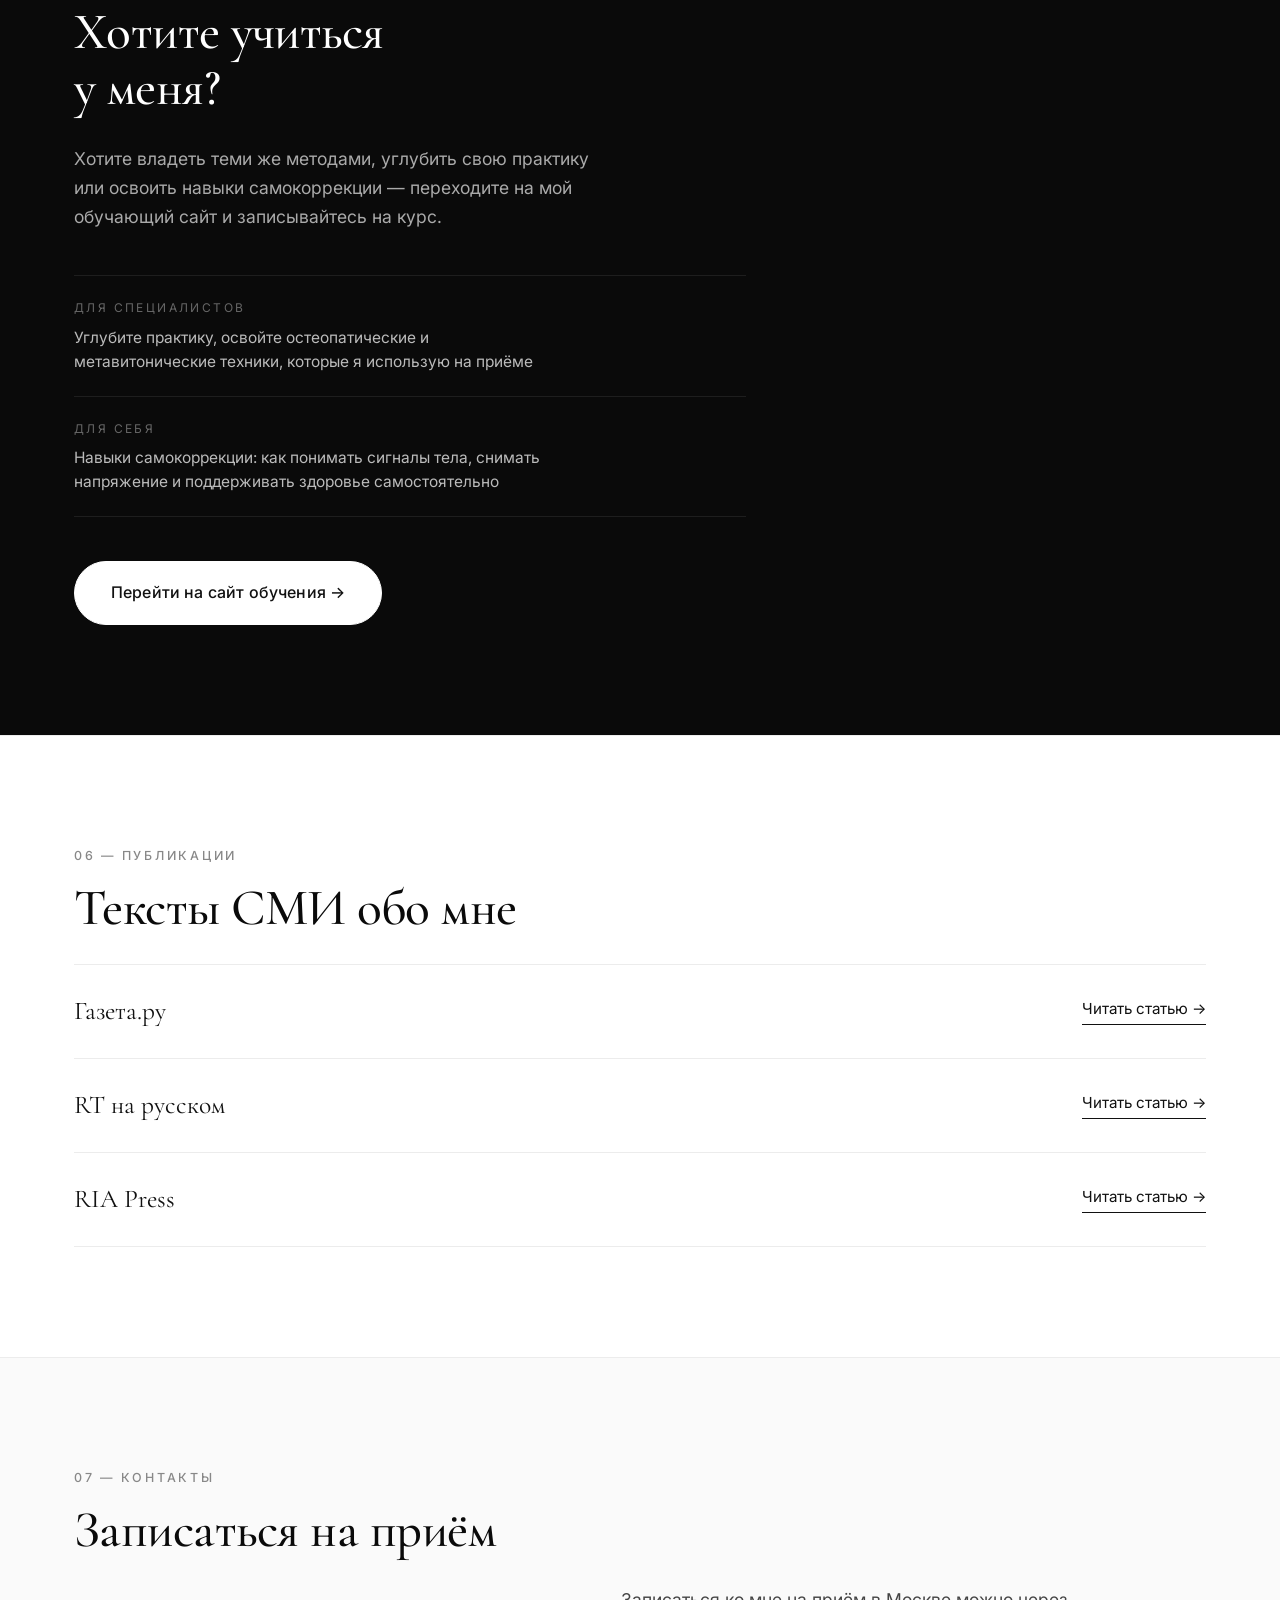
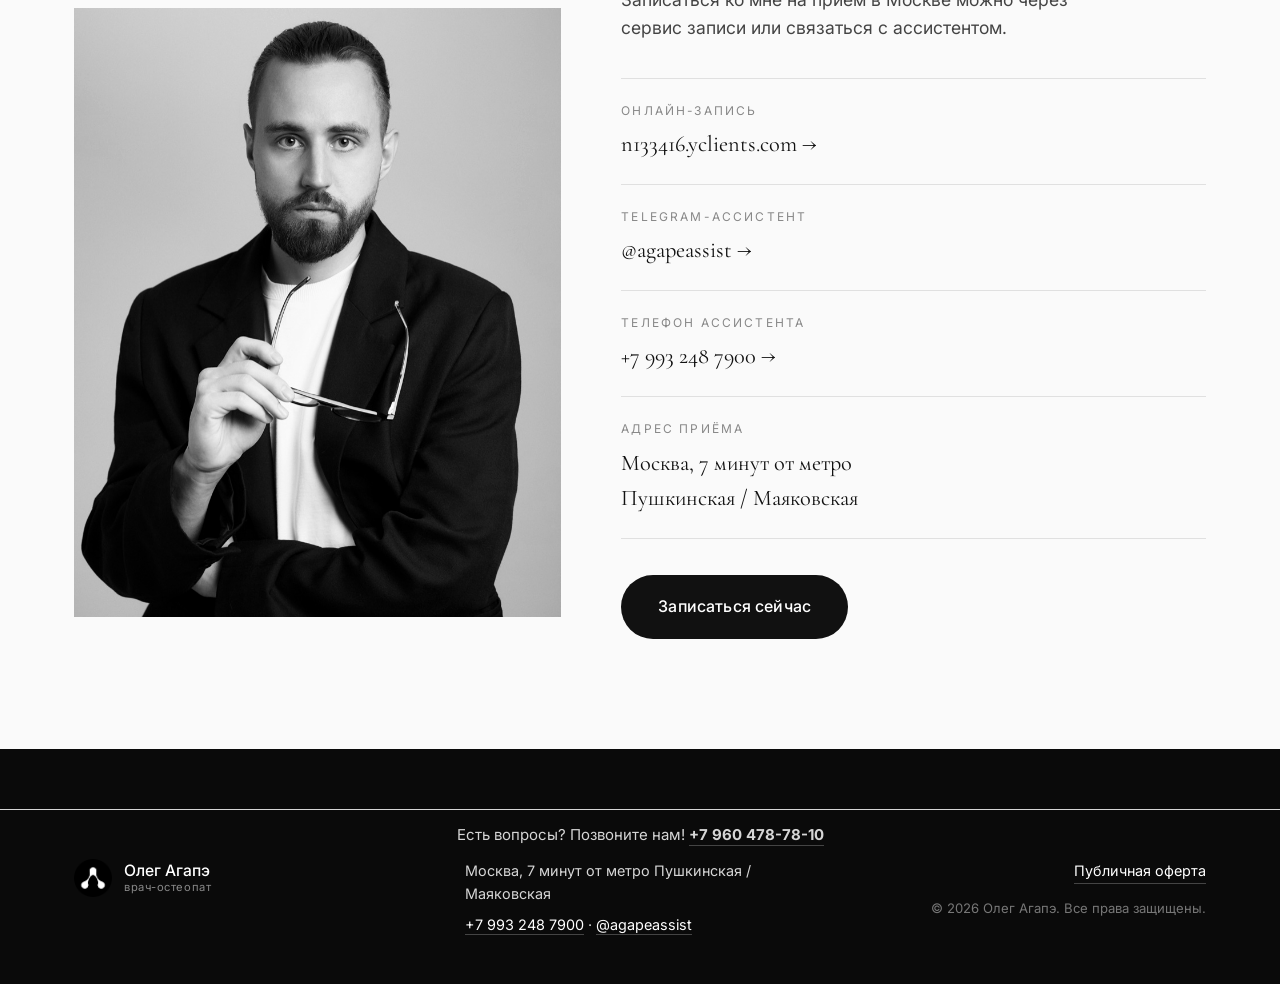
==== commit 959970d8: "Add «Есть вопросы? Позвоните нам!» phone +7 960 478-78-10 (top bar and footer) Co-Authored-By: Claud" ====
--- a/index.html
+++ b/index.html
@@ -10,6 +10,7 @@
     <link href="https://fonts.googleapis.com/css2?family=Cormorant+Garamond:wght@400;500;600&family=Inter:wght@300;400;500;600&display=swap" rel="stylesheet">
     <link rel="stylesheet" href="styles.css">
     <link rel="icon" type="image/png" href="images/logo.png">
+  <script src="call-us.js?v=1" defer></script>
 </head>
 <body>
 
